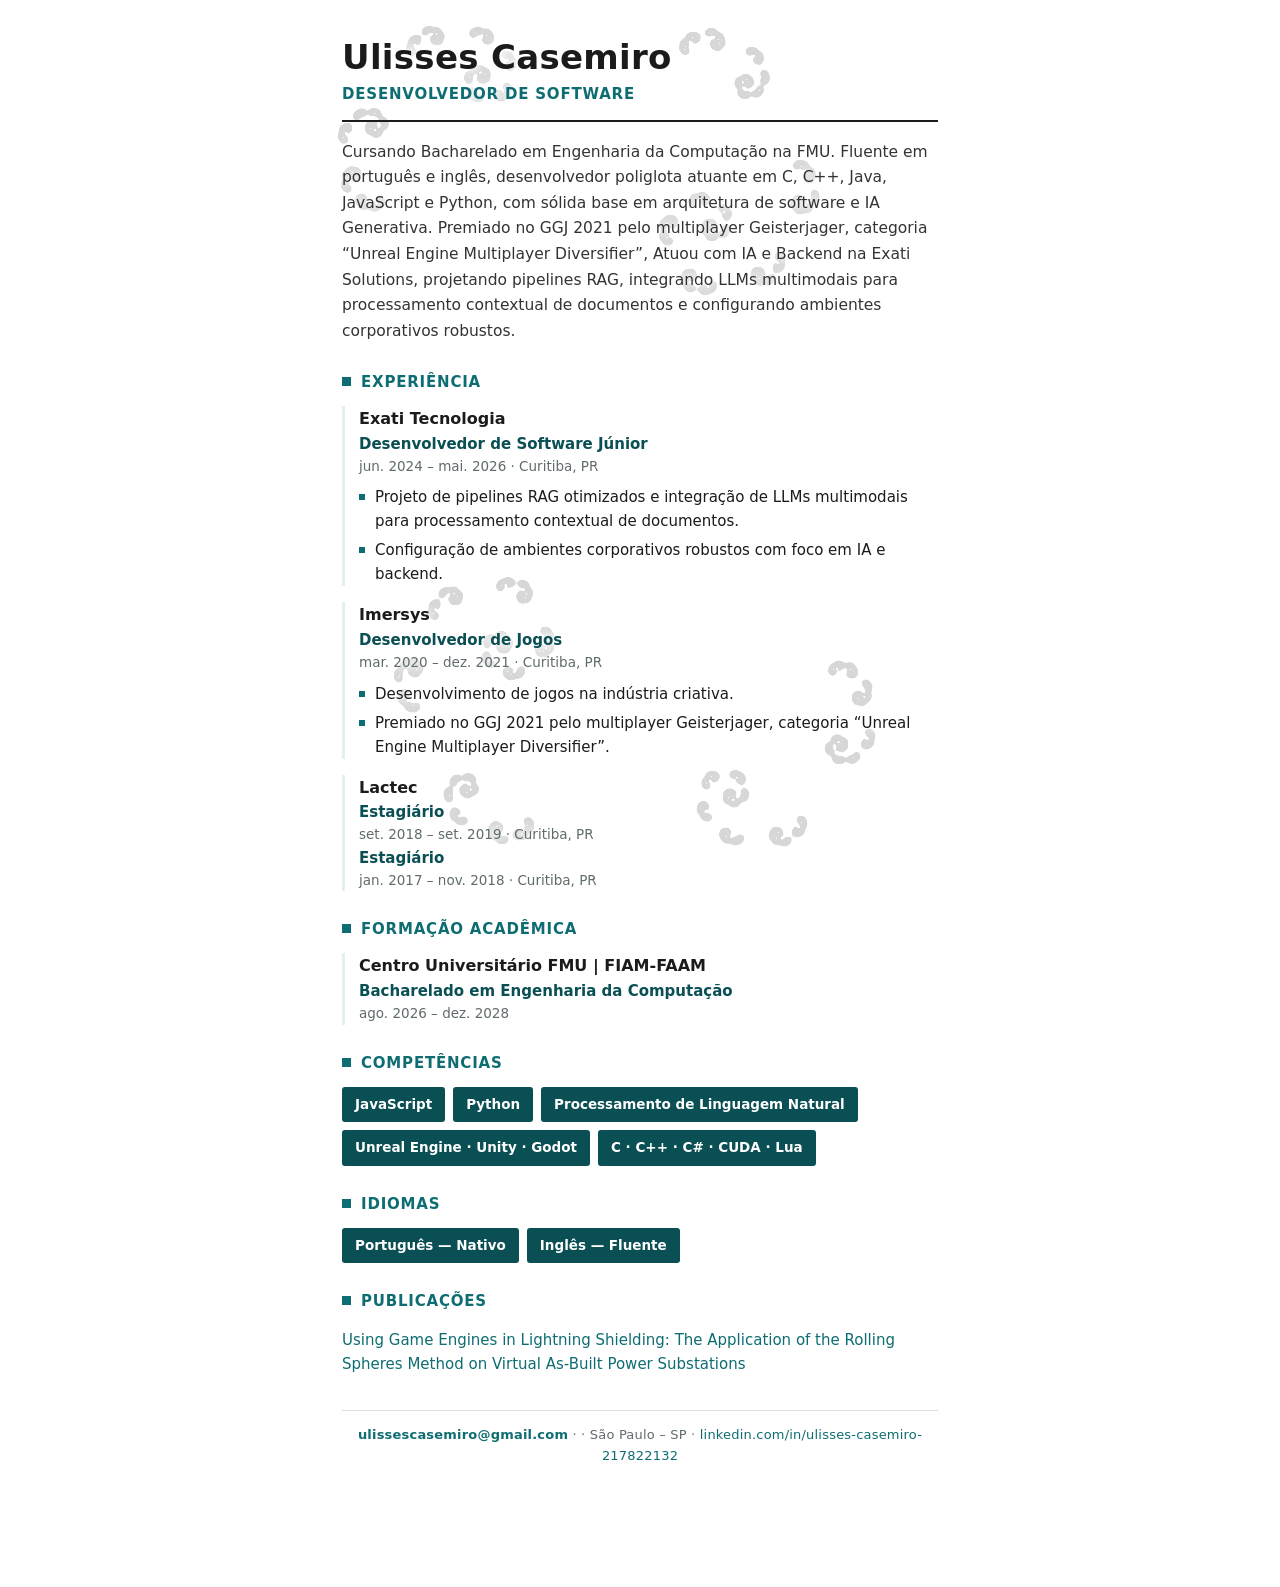
==== index.html @ ac12d85d "Remove sombra clara dos tiles (texto branco nítido sobre ciano)" ====
<!DOCTYPE html>
<html lang="pt-BR">
<head>
<meta charset="UTF-8">
<meta name="viewport" content="width=device-width, initial-scale=1.0">
<title>Ulisses Casemiro — Desenvolvedor de Software</title>
<style>
  :root {
    --accent: #0E6D72;
    --accent-dark: #0A4F53;
    --accent-soft: #E4F0F0;
    --ink: #1b1b1b;
    --muted: #5f6b6c;
  }
  * { box-sizing: border-box; }
  html { -webkit-text-size-adjust: 100%; }
  body {
    margin: 0;
    background: #fff;
    color: var(--ink);
    font-family: "Inter", system-ui, -apple-system, "Segoe UI", sans-serif;
    font-size: 15px;
    line-height: 1.6;
  }

  /* fractal de fundo, fixo, bem claro */
  #fx {
    position: fixed;
    inset: 0;
    width: 100%;
    height: 100%;
    z-index: 0;
    opacity: .16;
    pointer-events: none;
  }

  main {
    position: relative;
    z-index: 1;
    max-width: 640px;
    margin: 0 auto;
    padding: 40px 22px 120px;
  }

  /* sombra clara nas fontes pra não brigar com o fractal */
  main, main * {
    text-shadow: 0 0 7px #fff, 0 0 12px rgba(255, 255, 255, .9), 0 0 18px rgba(255, 255, 255, .8);
  }

  header { padding-bottom: 14px; border-bottom: 2px solid var(--ink); }
  h1 {
    margin: 0;
    font-size: 34px;
    font-weight: 600;
    letter-spacing: .3px;
    line-height: 1.05;
  }
  .role {
    margin-top: 6px;
    font-size: 15px;
    font-weight: 600;
    letter-spacing: .8px;
    text-transform: uppercase;
    color: var(--accent);
  }

  .intro {
    margin: 18px 0 0;
    font-size: 15.5px;
    line-height: 1.65;
    color: #333;
  }

  section { margin-top: 26px; }
  h2 {
    margin: 0 0 12px;
    font-size: 15px;
    font-weight: 700;
    letter-spacing: .8px;
    text-transform: uppercase;
    color: var(--accent);
  }
  h2::before {
    content: "";
    display: inline-block;
    width: 9px; height: 9px;
    background: var(--accent);
    margin-right: 10px;
    vertical-align: middle;
    position: relative; top: -1px;
  }

  .entry {
    border-left: 3px solid var(--accent-soft);
    padding-left: 14px;
    margin-bottom: 16px;
  }
  .entry:last-child { margin-bottom: 0; }
  .org { font-size: 16px; font-weight: 700; }
  .sub { color: var(--accent-dark); font-weight: 600; }
  .meta { color: var(--muted); font-size: 13.5px; }
  .meta + .meta { margin-top: 1px; }

  ul { margin: 8px 0 0; padding: 0; list-style: none; }
  li { position: relative; padding-left: 16px; margin-bottom: 5px; }
  li::before {
    content: "";
    position: absolute;
    left: 0; top: 9px;
    width: 6px; height: 6px;
    background: var(--accent);
  }

  .tiles { display: flex; flex-wrap: wrap; gap: 8px; }
  .tile {
    display: inline-block;
    font-size: 13.5px;
    font-weight: 600;
    color: #fff;
    background: var(--accent-dark);
    padding: 7px 13px;
    border-radius: 3px;
    text-shadow: none;
  }
  .tile.solid { background: var(--accent); color: #fff; }

  a { color: var(--accent); text-decoration: none; }
  a:active { text-decoration: underline; }

  footer {
    margin-top: 34px;
    padding-top: 14px;
    border-top: 1px solid #dcdcdc;
    text-align: center;
    font-size: 13px;
    color: var(--muted);
    letter-spacing: .2px;
  }
  footer .accent { color: var(--accent); font-weight: 600; }

  .hint {
    position: fixed;
    left: 50%;
    bottom: 14px;
    transform: translateX(-50%);
    z-index: 2;
    font-size: 12px;
    color: var(--muted);
    background: rgba(255,255,255,.7);
    padding: 6px 12px;
    border-radius: 999px;
    transition: opacity .4s ease;
  }
</style>
</head>
<body>

<canvas id="fx"></canvas>

<main>
  <header>
    <h1>Ulisses Casemiro</h1>
    <div class="role">Desenvolvedor de Software</div>
  </header>

  <p class="intro">Cursando Bacharelado em Engenharia da Computação na FMU. Fluente em português e inglês, desenvolvedor poliglota atuante em C, C++, Java, JavaScript e Python, com sólida base em arquitetura de software e IA Generativa. Premiado no GGJ 2021 pelo multiplayer Geisterjager, categoria &ldquo;Unreal Engine Multiplayer Diversifier&rdquo;, Atuou com IA e Backend na Exati Solutions, projetando pipelines RAG, integrando LLMs multimodais para processamento contextual de documentos e configurando ambientes corporativos robustos.</p>

  <section>
    <h2>Experiência</h2>

    <div class="entry">
      <div class="org">Exati Tecnologia</div>
      <div class="sub">Desenvolvedor de Software Júnior</div>
      <div class="meta">jun. 2024 – mai. 2026 · Curitiba, PR</div>
      <ul>
        <li>Projeto de pipelines RAG otimizados e integração de LLMs multimodais para processamento contextual de documentos.</li>
        <li>Configuração de ambientes corporativos robustos com foco em IA e backend.</li>
      </ul>
    </div>

    <div class="entry">
      <div class="org">Imersys</div>
      <div class="sub">Desenvolvedor de Jogos</div>
      <div class="meta">mar. 2020 – dez. 2021 · Curitiba, PR</div>
      <ul>
        <li>Desenvolvimento de jogos na indústria criativa.</li>
        <li>Premiado no GGJ 2021 pelo multiplayer Geisterjager, categoria &ldquo;Unreal Engine Multiplayer Diversifier&rdquo;.</li>
      </ul>
    </div>

    <div class="entry">
      <div class="org">Lactec</div>
      <div class="sub">Estagiário</div>
      <div class="meta">set. 2018 – set. 2019 · Curitiba, PR</div>
      <div class="sub">Estagiário</div>
      <div class="meta">jan. 2017 – nov. 2018 · Curitiba, PR</div>
    </div>
  </section>

  <section>
    <h2>Formação Acadêmica</h2>
    <div class="entry">
      <div class="org">Centro Universitário FMU | FIAM-FAAM</div>
      <div class="sub">Bacharelado em Engenharia da Computação</div>
      <div class="meta">ago. 2026 – dez. 2028</div>
    </div>
  </section>

  <section>
    <h2>Competências</h2>
    <div class="tiles">
      <span class="tile">JavaScript</span>
      <span class="tile">Python</span>
      <span class="tile">Processamento de Linguagem Natural</span>
      <span class="tile">Unreal Engine · Unity · Godot</span>
      <span class="tile">C · C++ · C# · CUDA · Lua</span>
    </div>
  </section>

  <section>
    <h2>Idiomas</h2>
    <div class="tiles">
      <span class="tile">Português — Nativo</span>
      <span class="tile">Inglês — Fluente</span>
    </div>
  </section>

  <section>
    <h2>Publicações</h2>
    <p><a href="https://www.academia.edu/88631758/Using_Game_Engines_In_Lightning_Shielding_The_Application_Of_The_Rolling_Spheres_Method_On_Virtual_As_Built_Power_Substations?auto=download">Using Game Engines in Lightning Shielding: The Application of the Rolling Spheres Method on Virtual As-Built Power Substations</a></p>
  </section>

  <footer>
    <span class="accent">ulissescasemiro@gmail.com</span> ·  · São Paulo – SP · <a href="https://www.linkedin.com/in/ulisses-casemiro-217822132">linkedin.com/in/ulisses-casemiro-217822132</a>
  </footer>
</main>

<div class="hint" id="hint">role para animar o Julia ↓</div>

<script>
/* ============ estado base (do seu print) ============ */
const BASE = {
  zoom: 0.369, panX: 0.10337, panY: -0.03367, angle: -0.08,
  cRe: 0.50274, cIm: 0.47987, lineH: 4.0, maxIter: 40.0
};
const SPAN = 0.6;               // intervalo (radianos) que o c gira conforme você rola
const BASE_THETA = Math.atan2(BASE.cIm, BASE.cRe);
const BASE_R = Math.hypot(BASE.cRe, BASE.cIm);

let canvas = document.getElementById('fx');
let gl, program, ctx2d, renderer = 'none';
let progress = 0.5;

/* ============ shader (estimador de distância, só o contorno) ============ */
const VS = `attribute vec4 position; void main(){ gl_Position = position; }`;

const FS = `precision highp float;
uniform vec2 resolution;
uniform float zoom;
uniform vec2 pan;
uniform float angle;
uniform vec2 c;
uniform float lineH;
uniform float maxIter;
const float MAXI = 400.0;
vec2 cmul(vec2 a, vec2 b){ return vec2(a.x*b.x - a.y*b.y, a.x*b.y + a.y*b.x); }
void main(){
  vec2 res = resolution;
  float m = min(res.x, res.y);
  vec2 uv = (gl_FragCoord.xy - 0.5*res)/m;
  float s = sin(angle), co = cos(angle);
  uv = mat2(co,-s,s,co)*uv;
  uv = uv/zoom + pan;
  float pw = 1.0/(m*zoom);
  vec2 z = uv; vec2 dz = vec2(1.0,0.0); float escaped = 0.0;
  for(float i=0.0;i<MAXI;i++){
    dz = 2.0*cmul(z,dz);
    z = cmul(z,z) + c;
    if(dot(z,z) > 256.0){ escaped = 1.0; break; }
    if(i >= maxIter) break;
  }
  float ink = 0.0;
  if(escaped > 0.5){
    float mm = sqrt(dot(z,z));
    float d = mm*log(mm)/max(length(dz),1e-9);
    float eps = pw*max(0.4,lineH);
    ink = 1.0 - smoothstep(eps, eps+pw, d);
  }
  gl_FragColor = vec4(vec3(1.0 - ink), 1.0);
}`;

function compile(type, src){
  const sh = gl.createShader(type);
  gl.shaderSource(sh, src); gl.compileShader(sh);
  if(!gl.getShaderParameter(sh, gl.COMPILE_STATUS)){ console.error(gl.getShaderInfoLog(sh)); return null; }
  return sh;
}

function initGL(){
  gl = canvas.getContext('webgl', {antialias:true}) || canvas.getContext('experimental-webgl');
  if(gl){
    const vs = compile(gl.VERTEX_SHADER, VS), fs = compile(gl.FRAGMENT_SHADER, FS);
    if(vs && fs){
      program = gl.createProgram();
      gl.attachShader(program, vs); gl.attachShader(program, fs); gl.linkProgram(program);
      if(gl.getProgramParameter(program, gl.LINK_STATUS)){
        const buf = gl.createBuffer();
        gl.bindBuffer(gl.ARRAY_BUFFER, buf);
        gl.bufferData(gl.ARRAY_BUFFER, new Float32Array([-1,-1,1,-1,-1,1,1,1]), gl.STATIC_DRAW);
        const loc = gl.getAttribLocation(program, 'position');
        gl.enableVertexAttribArray(loc);
        gl.vertexAttribPointer(loc, 2, gl.FLOAT, false, 0, 0);
        renderer = 'webgl';
        return;
      }
    }
    gl = null;
  }
  // fallback 2D
  const nc = canvas.cloneNode(false);
  canvas.parentNode.replaceChild(nc, canvas);
  canvas = nc;
  ctx2d = canvas.getContext('2d');
  renderer = ctx2d ? '2d' : 'none';
}

function resize(){
  const dpr = Math.min(window.devicePixelRatio || 1, 2);
  canvas.width = Math.floor(window.innerWidth * dpr);
  canvas.height = Math.floor(window.innerHeight * dpr);
  canvas.style.width = window.innerWidth + 'px';
  canvas.style.height = window.innerHeight + 'px';
  if(renderer === 'webgl') gl.viewport(0,0,canvas.width,canvas.height);
  else dirty = true;
}

/* 2D fallback (mesma matemática) */
let dirty = true;
function escDist2D(wx, wy, cx, cy, maxIter){
  let zx = wx, zy = wy, dzx = 1, dzy = 0;
  const mi = Math.min(maxIter, 400);
  for(let k=0;k<mi;k++){
    const ndzx = 2*(zx*dzx - zy*dzy), ndzy = 2*(zx*dzy + zy*dzx);
    dzx = ndzx; dzy = ndzy;
    const nx = zx*zx - zy*zy + cx, ny = 2*zx*zy + cy;
    zx = nx; zy = ny;
    const r2 = zx*zx + zy*zy;
    if(r2 > 256){
      const mm = Math.sqrt(r2);
      return mm*Math.log(mm)/Math.max(Math.hypot(dzx,dzy),1e-9);
    }
  }
  return -1;
}
function render2D(cx, cy){
  const scale = 0.5;
  const W = Math.max(2, Math.round(canvas.width*scale));
  const H = Math.max(2, Math.round(canvas.height*scale));
  const off = document.createElement('canvas'); off.width = W; off.height = H;
  const octx = off.getContext('2d');
  const img = octx.createImageData(W, H);
  const data = img.data;
  const m = Math.min(W, H), zoom = BASE.zoom * (W / (canvas.width)); // mantém enquadramento
  const zoomW = BASE.zoom * (canvas.width / m); // world zoom relativo
  const sA = Math.sin(BASE.angle), cA = Math.cos(BASE.angle);
  const pw = 1/(m*BASE.zoom);
  const eps = pw*Math.max(0.4, BASE.lineH);
  const smooth = (a,b,x)=>{ const t=Math.max(0,Math.min(1,(x-a)/(b-a))); return t*t*(3-2*t); };
  for(let y=0;y<H;y++){
    const idy = (H/2 - (y+0.5))/m;
    for(let x=0;x<W;x++){
      const idx = (x+0.5 - W/2)/m;
      const ux = cA*idx - sA*idy, uy = sA*idx + cA*idy;
      const wx = ux/BASE.zoom + BASE.panX, wy = uy/BASE.zoom + BASE.panY;
      const d = escDist2D(wx, wy, cx, cy, BASE.maxIter);
      let ink = 0;
      if(d >= 0) ink = 1 - smooth(eps, eps+pw, d);
      const v = Math.round(255*(1-Math.max(0,Math.min(1,ink))));
      const o = (y*W+x)*4;
      data[o]=v; data[o+1]=v; data[o+2]=v; data[o+3]=255;
    }
  }
  octx.putImageData(img,0,0);
  ctx2d.clearRect(0,0,canvas.width,canvas.height);
  ctx2d.imageSmoothingEnabled = true;
  ctx2d.drawImage(off,0,0,canvas.width,canvas.height);
  dirty = false;
}

function draw(){
  const th = BASE_THETA + (progress - 0.5) * SPAN;
  const cx = BASE_R*Math.cos(th), cy = BASE_R*Math.sin(th);
  if(renderer === 'webgl'){
    gl.useProgram(program);
    const u = (n)=>gl.getUniformLocation(program,n);
    gl.uniform2f(u('resolution'), canvas.width, canvas.height);
    gl.uniform1f(u('zoom'), BASE.zoom);
    gl.uniform2f(u('pan'), BASE.panX, BASE.panY);
    gl.uniform1f(u('angle'), BASE.angle);
    gl.uniform2f(u('c'), cx, cy);
    gl.uniform1f(u('lineH'), BASE.lineH);
    gl.uniform1f(u('maxIter'), BASE.maxIter);
    gl.drawArrays(gl.TRIANGLE_STRIP, 0, 4);
  } else if(renderer === '2d' && dirty){
    render2D(cx, cy);
  }
}

function updateProgress(){
  const max = document.documentElement.scrollHeight - window.innerHeight;
  progress = max > 4 ? Math.min(1, Math.max(0, window.scrollY/max)) : 0.5;
  if(renderer === '2d') dirty = true;
  const h = document.getElementById('hint');
  if(h && window.scrollY > 40) h.style.opacity = '0';
}

function loop(){ draw(); requestAnimationFrame(loop); }

window.addEventListener('scroll', updateProgress, {passive:true});
window.addEventListener('resize', () => { resize(); updateProgress(); });
window.addEventListener('load', () => {
  initGL(); resize(); updateProgress(); loop();
});
</script>
</body>
</html>
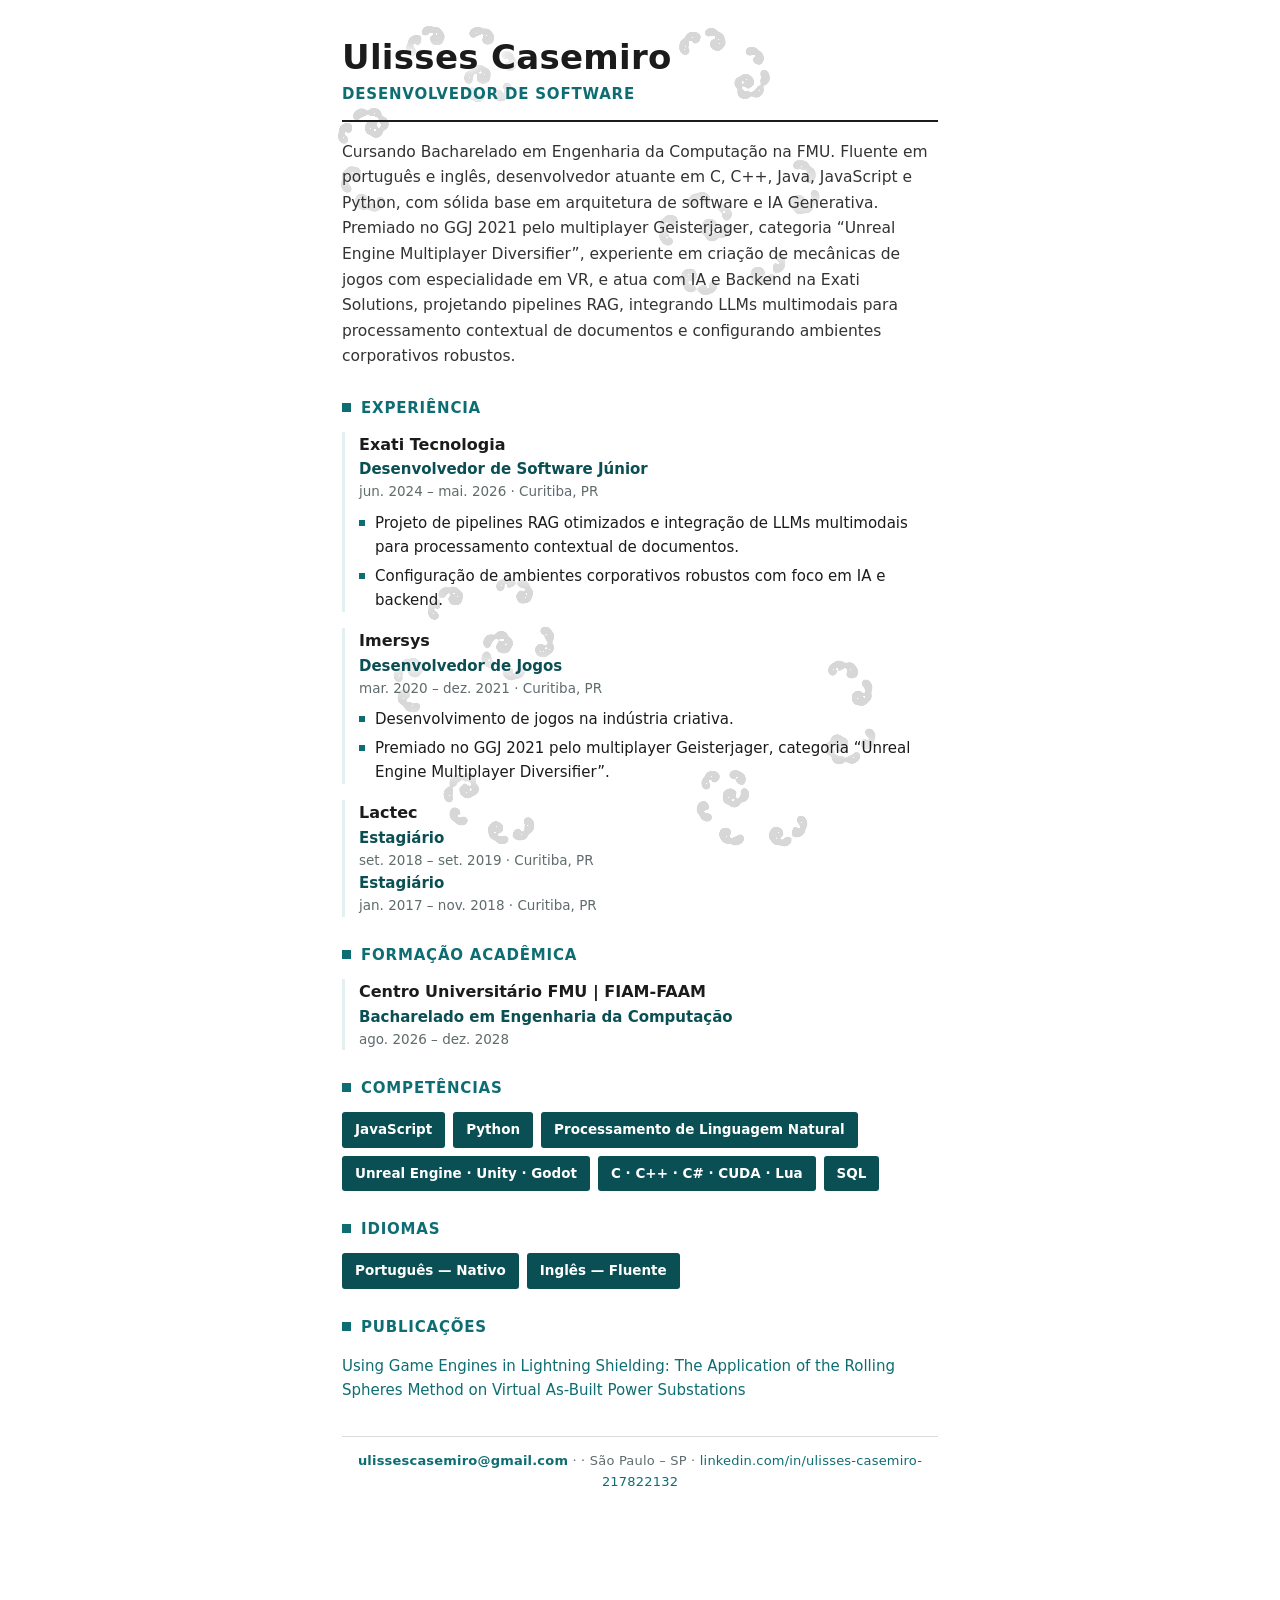
==== commit 618cca79: "Texto do resumo atualizado e SQL nas competências; link no README" ====
--- a/index.html
+++ b/index.html
@@ -163,7 +163,7 @@
     <div class="role">Desenvolvedor de Software</div>
   </header>
 
-  <p class="intro">Cursando Bacharelado em Engenharia da Computação na FMU. Fluente em português e inglês, desenvolvedor poliglota atuante em C, C++, Java, JavaScript e Python, com sólida base em arquitetura de software e IA Generativa. Premiado no GGJ 2021 pelo multiplayer Geisterjager, categoria &ldquo;Unreal Engine Multiplayer Diversifier&rdquo;, Atuou com IA e Backend na Exati Solutions, projetando pipelines RAG, integrando LLMs multimodais para processamento contextual de documentos e configurando ambientes corporativos robustos.</p>
+  <p class="intro">Cursando Bacharelado em Engenharia da Computação na FMU. Fluente em português e inglês, desenvolvedor atuante em C, C++, Java, JavaScript e Python, com sólida base em arquitetura de software e IA Generativa. Premiado no GGJ 2021 pelo multiplayer Geisterjager, categoria &ldquo;Unreal Engine Multiplayer Diversifier&rdquo;, experiente em criação de mecânicas de jogos com especialidade em VR, e atua com IA e Backend na Exati Solutions, projetando pipelines RAG, integrando LLMs multimodais para processamento contextual de documentos e configurando ambientes corporativos robustos.</p>
 
   <section>
     <h2>Experiência</h2>
@@ -214,6 +214,7 @@
       <span class="tile">Processamento de Linguagem Natural</span>
       <span class="tile">Unreal Engine · Unity · Godot</span>
       <span class="tile">C · C++ · C# · CUDA · Lua</span>
+      <span class="tile">SQL</span>
     </div>
   </section>
 
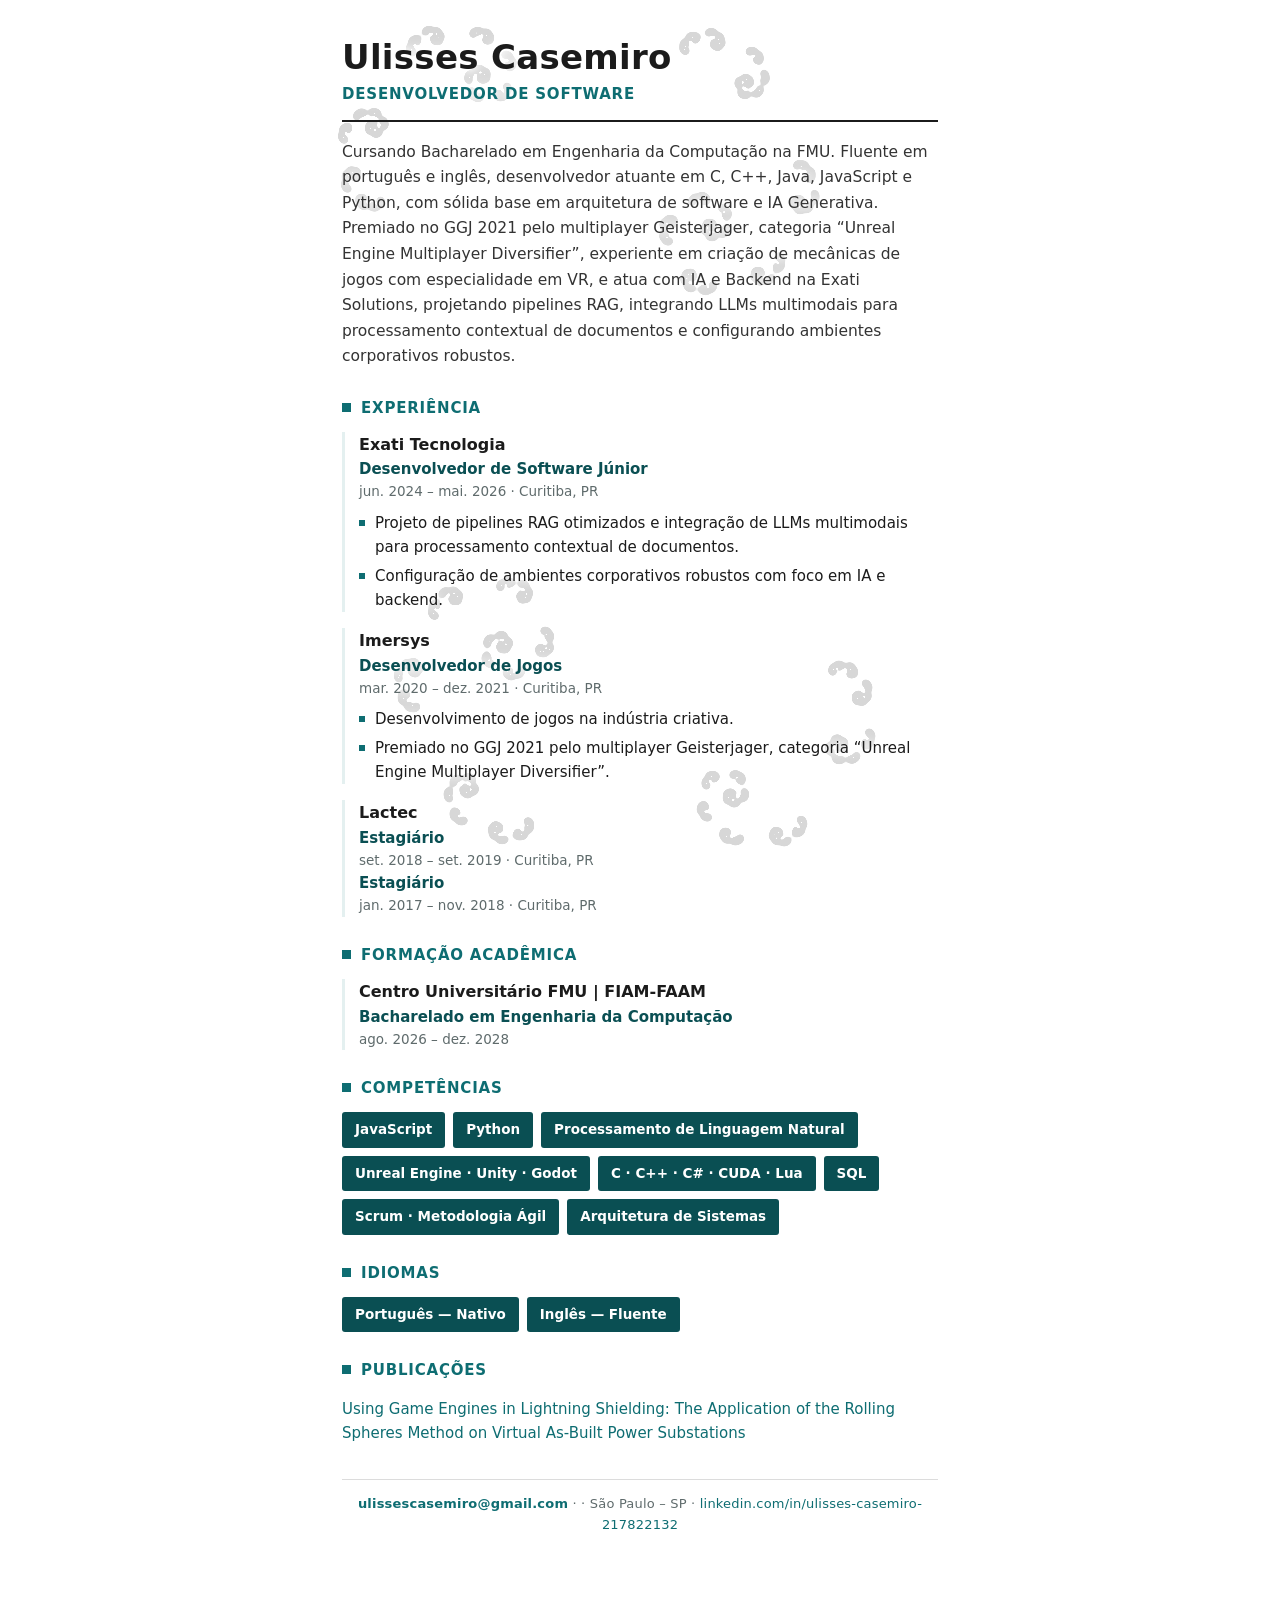
==== commit 43768ffd: "Competências: Scrum/Metodologia Ágil e Arquitetura de Sistemas" ====
--- a/index.html
+++ b/index.html
@@ -215,6 +215,8 @@
       <span class="tile">Unreal Engine · Unity · Godot</span>
       <span class="tile">C · C++ · C# · CUDA · Lua</span>
       <span class="tile">SQL</span>
+      <span class="tile">Scrum · Metodologia Ágil</span>
+      <span class="tile">Arquitetura de Sistemas</span>
     </div>
   </section>
 
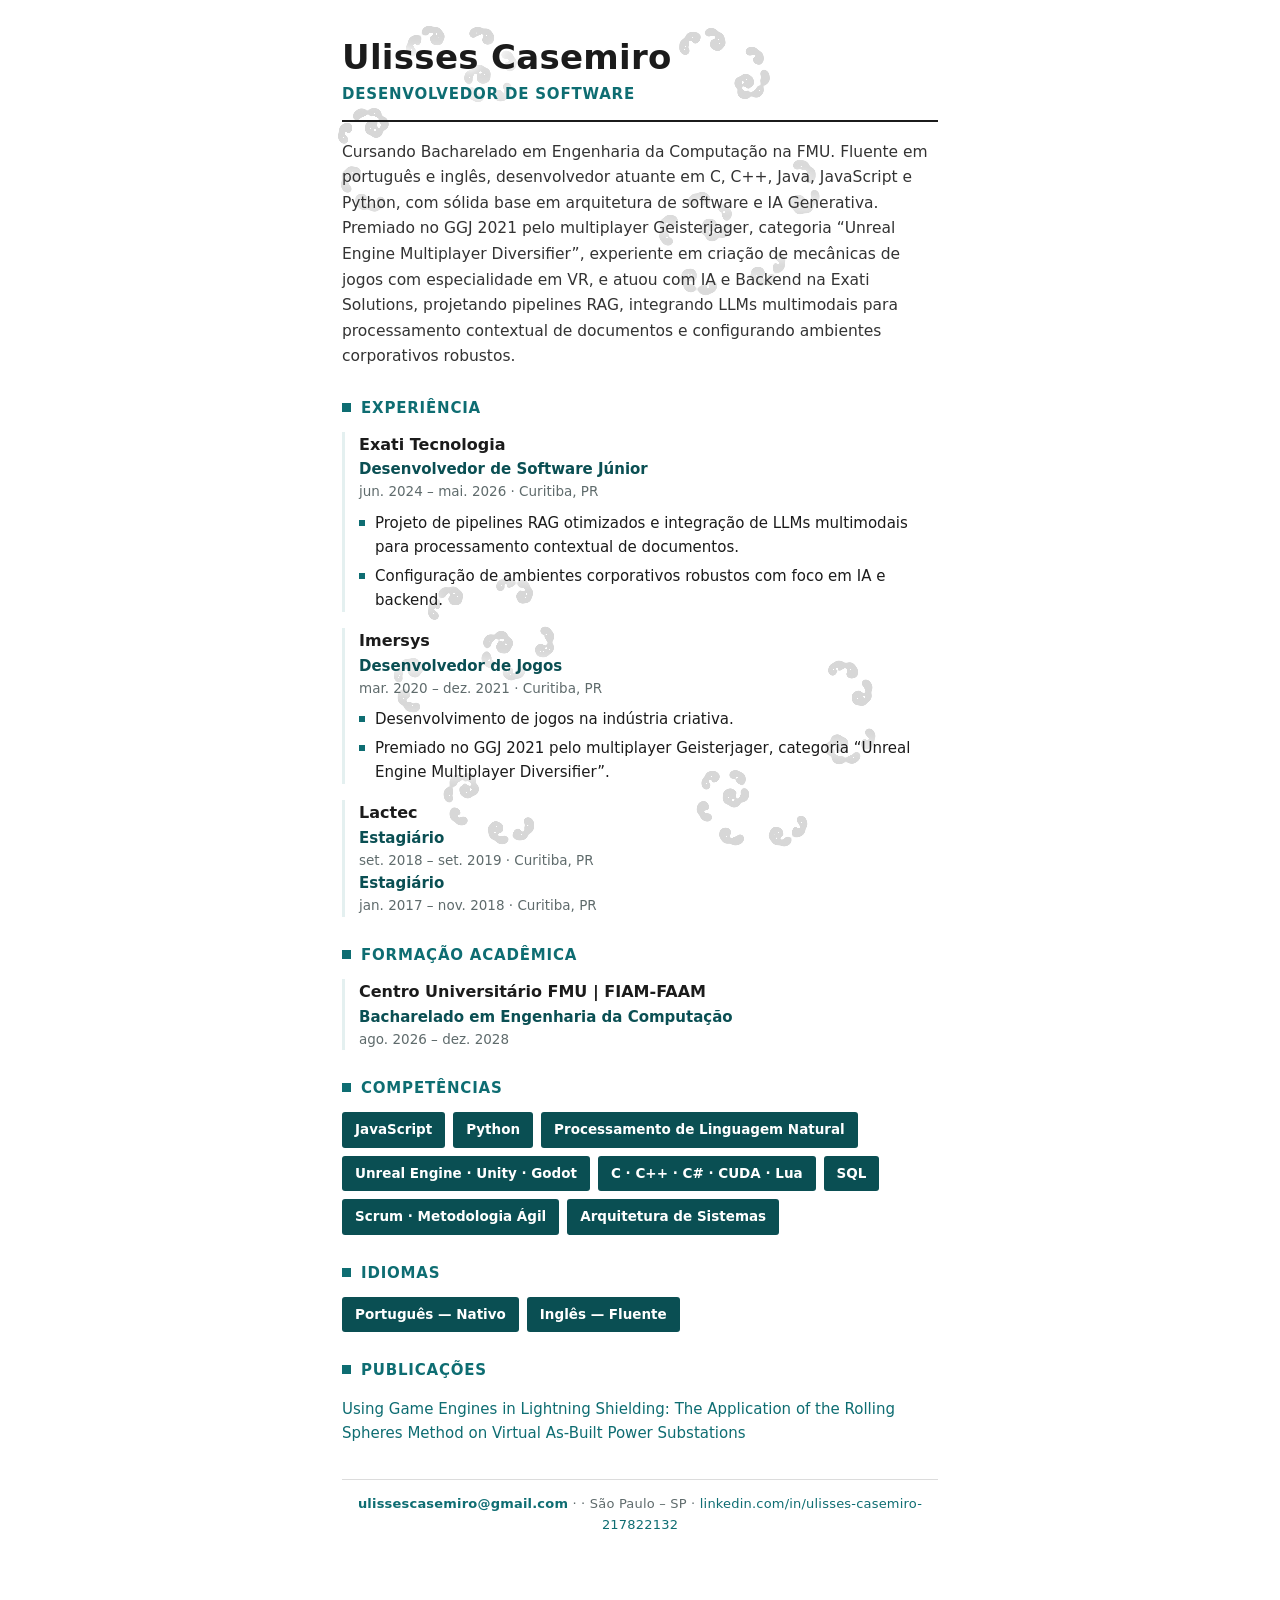
==== commit b480faec: "Resumo: Exati no passado (atuou)" ====
--- a/index.html
+++ b/index.html
@@ -163,7 +163,7 @@
     <div class="role">Desenvolvedor de Software</div>
   </header>
 
-  <p class="intro">Cursando Bacharelado em Engenharia da Computação na FMU. Fluente em português e inglês, desenvolvedor atuante em C, C++, Java, JavaScript e Python, com sólida base em arquitetura de software e IA Generativa. Premiado no GGJ 2021 pelo multiplayer Geisterjager, categoria &ldquo;Unreal Engine Multiplayer Diversifier&rdquo;, experiente em criação de mecânicas de jogos com especialidade em VR, e atua com IA e Backend na Exati Solutions, projetando pipelines RAG, integrando LLMs multimodais para processamento contextual de documentos e configurando ambientes corporativos robustos.</p>
+  <p class="intro">Cursando Bacharelado em Engenharia da Computação na FMU. Fluente em português e inglês, desenvolvedor atuante em C, C++, Java, JavaScript e Python, com sólida base em arquitetura de software e IA Generativa. Premiado no GGJ 2021 pelo multiplayer Geisterjager, categoria &ldquo;Unreal Engine Multiplayer Diversifier&rdquo;, experiente em criação de mecânicas de jogos com especialidade em VR, e atuou com IA e Backend na Exati Solutions, projetando pipelines RAG, integrando LLMs multimodais para processamento contextual de documentos e configurando ambientes corporativos robustos.</p>
 
   <section>
     <h2>Experiência</h2>
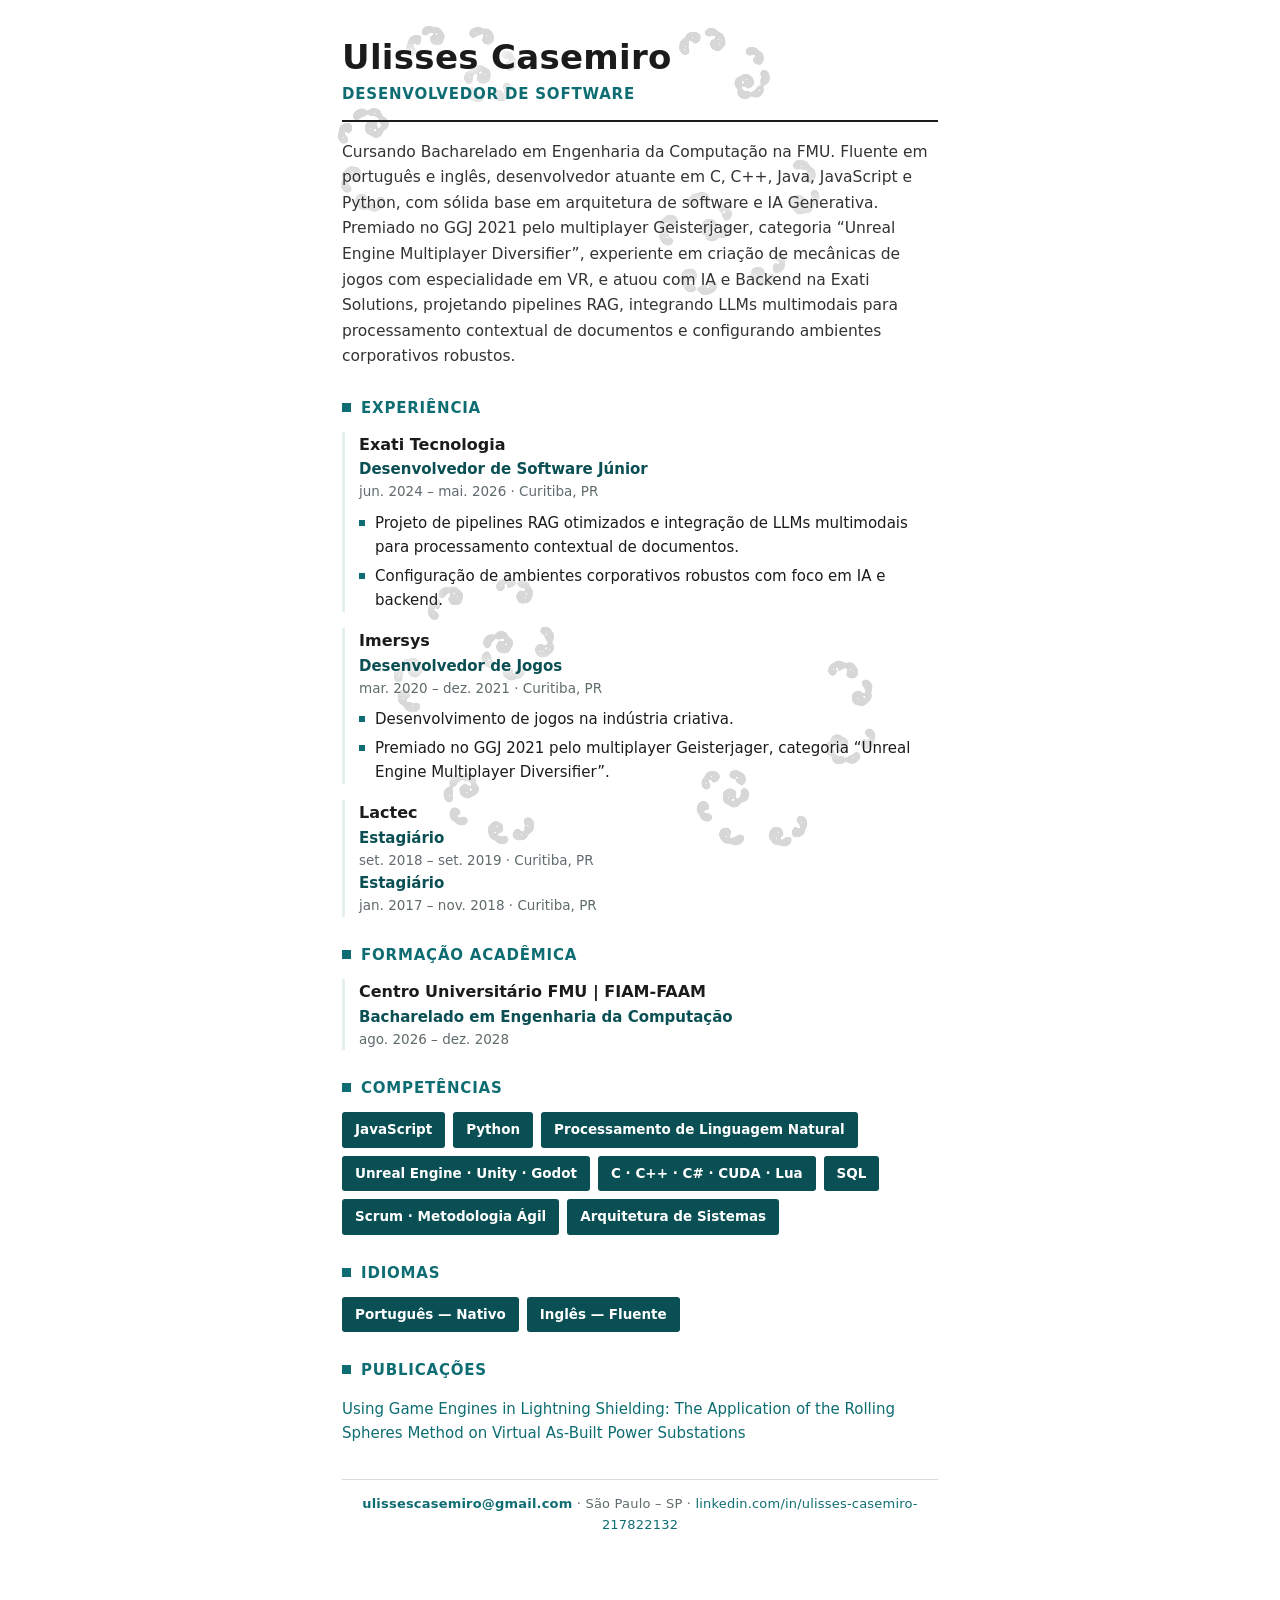
==== commit d82d6918: "Remove telefone do rodapé" ====
--- a/index.html
+++ b/index.html
@@ -234,7 +234,7 @@
   </section>
 
   <footer>
-    <span class="accent">ulissescasemiro@gmail.com</span> ·  · São Paulo – SP · <a href="https://www.linkedin.com/in/ulisses-casemiro-217822132">linkedin.com/in/ulisses-casemiro-217822132</a>
+    <span class="accent">ulissescasemiro@gmail.com</span> · São Paulo – SP · <a href="https://www.linkedin.com/in/ulisses-casemiro-217822132">linkedin.com/in/ulisses-casemiro-217822132</a>
   </footer>
 </main>
 
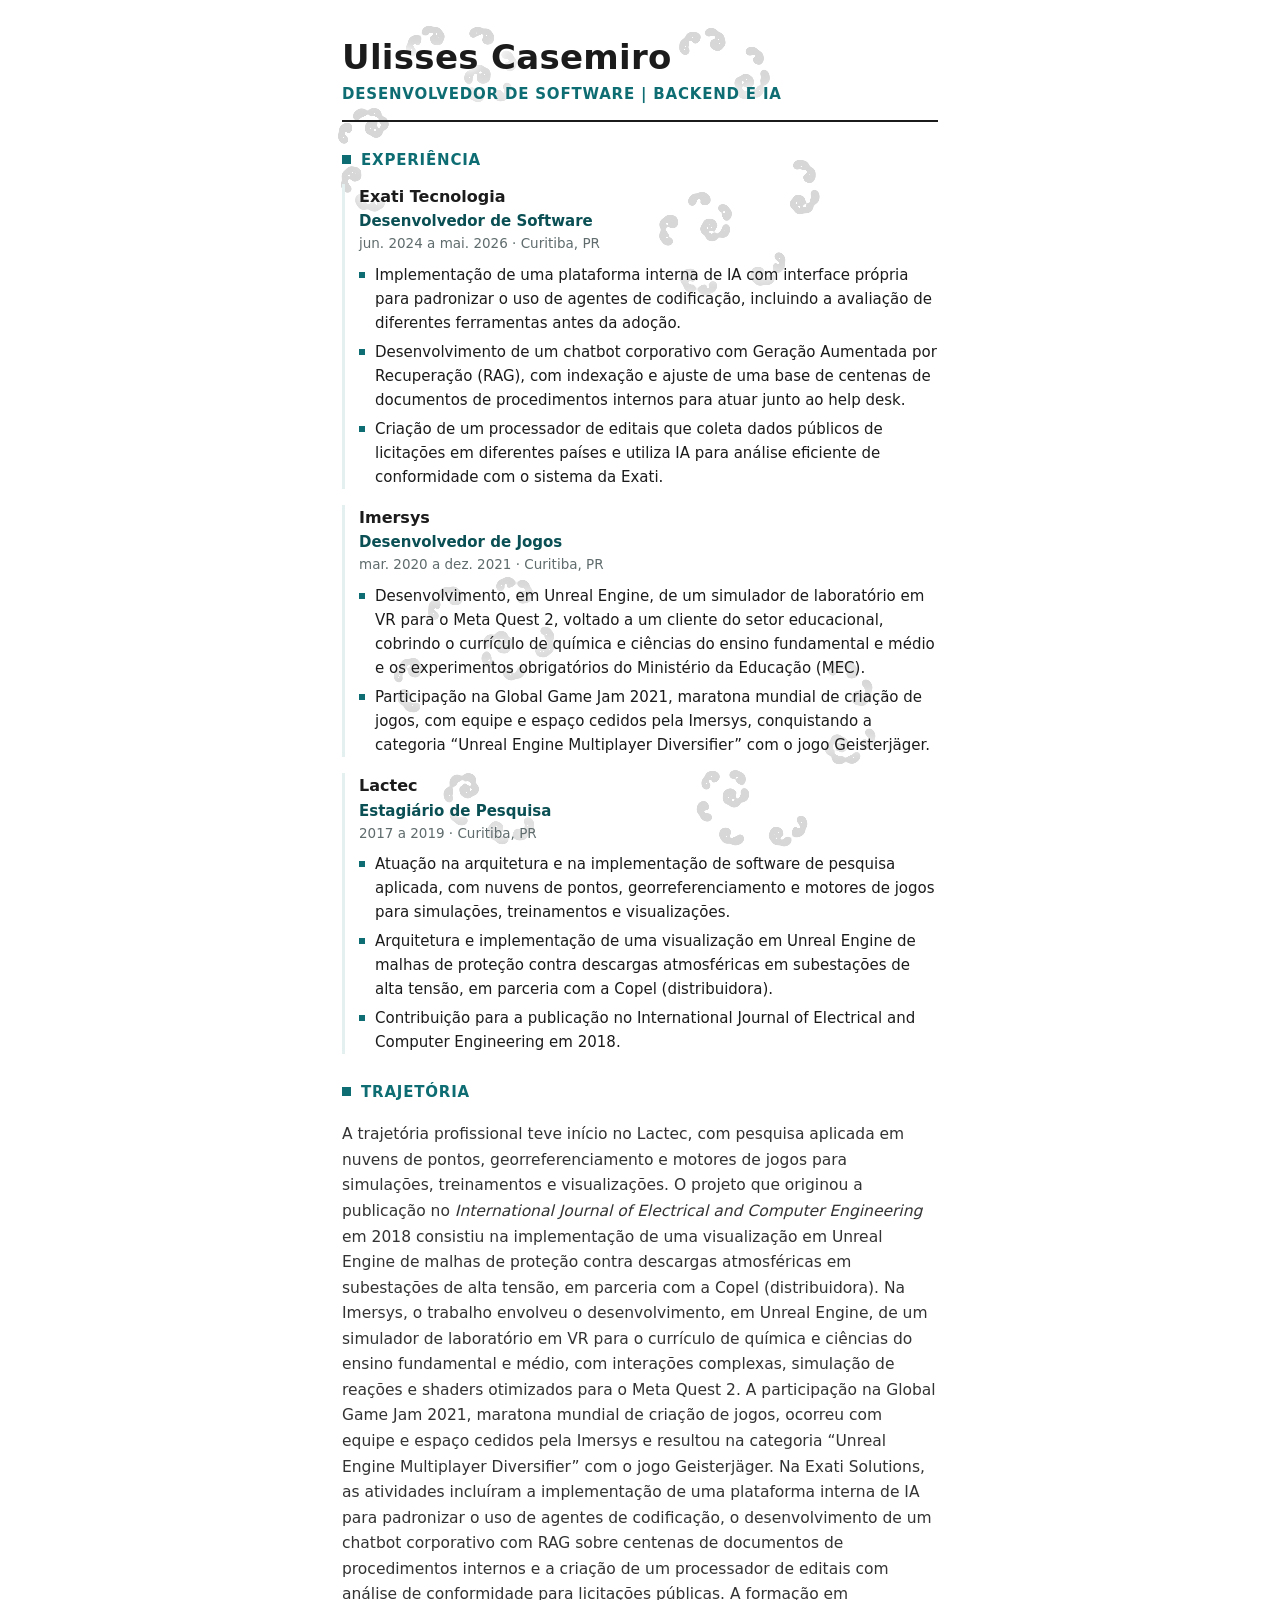
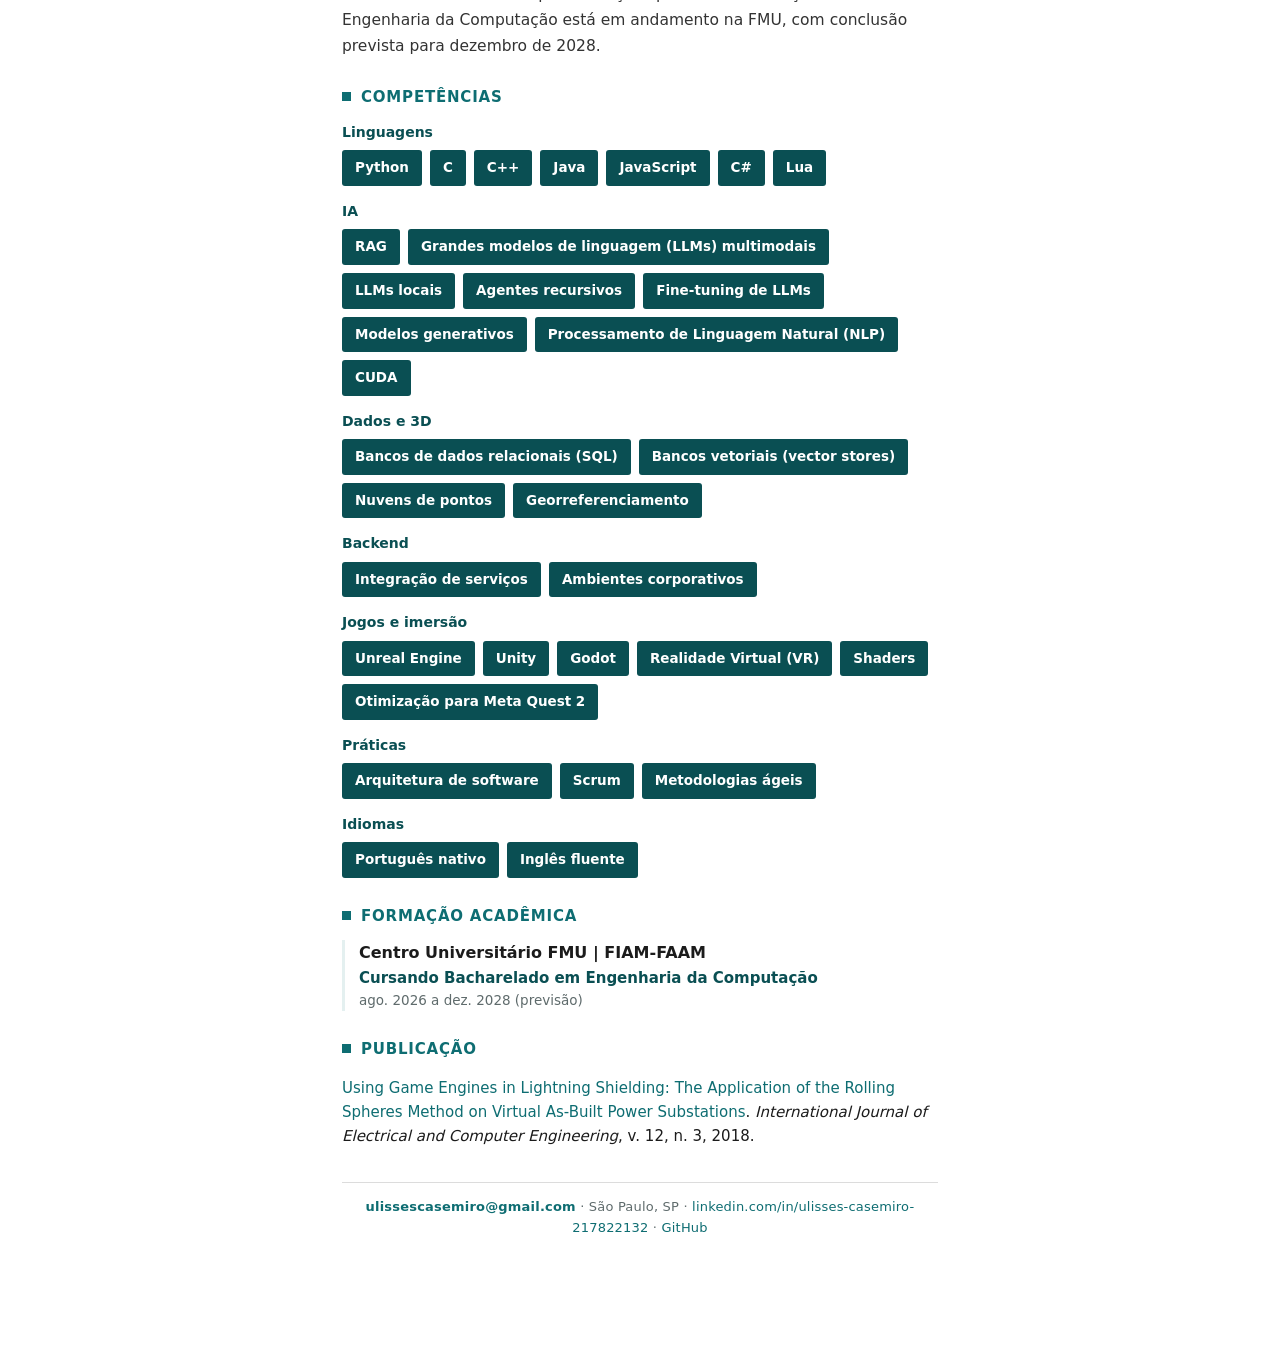
==== commit 4a6c9cce: "Reescreve currículo em estilo impessoal, adiciona Trajetória e GitHub" ====
--- a/index.html
+++ b/index.html
@@ -3,7 +3,7 @@
 <head>
 <meta charset="UTF-8">
 <meta name="viewport" content="width=device-width, initial-scale=1.0">
-<title>Ulisses Casemiro — Desenvolvedor de Software</title>
+<title>Ulisses Casemiro | Desenvolvedor de Software | Backend e IA</title>
 <style>
   :root {
     --accent: #0E6D72;
@@ -123,6 +123,10 @@
     text-shadow: none;
   }
   .tile.solid { background: var(--accent); color: #fff; }
+
+  .skill-group { margin-bottom: 14px; }
+  .skill-label { font-weight: 700; color: var(--accent-dark); font-size: 14px; margin: 0 0 7px; }
+  .skill-group .tiles { margin-top: 0; }
 
   a { color: var(--accent); text-decoration: none; }
   a:active { text-decoration: underline; }
@@ -160,40 +164,118 @@
 <main>
   <header>
     <h1>Ulisses Casemiro</h1>
-    <div class="role">Desenvolvedor de Software</div>
+    <div class="role">Desenvolvedor de Software | Backend e IA</div>
   </header>
-
-  <p class="intro">Cursando Bacharelado em Engenharia da Computação na FMU. Fluente em português e inglês, desenvolvedor atuante em C, C++, Java, JavaScript e Python, com sólida base em arquitetura de software e IA Generativa. Premiado no GGJ 2021 pelo multiplayer Geisterjager, categoria &ldquo;Unreal Engine Multiplayer Diversifier&rdquo;, experiente em criação de mecânicas de jogos com especialidade em VR, e atuou com IA e Backend na Exati Solutions, projetando pipelines RAG, integrando LLMs multimodais para processamento contextual de documentos e configurando ambientes corporativos robustos.</p>
 
   <section>
     <h2>Experiência</h2>
 
     <div class="entry">
       <div class="org">Exati Tecnologia</div>
-      <div class="sub">Desenvolvedor de Software Júnior</div>
-      <div class="meta">jun. 2024 – mai. 2026 · Curitiba, PR</div>
+      <div class="sub">Desenvolvedor de Software</div>
+      <div class="meta">jun. 2024 a mai. 2026 · Curitiba, PR</div>
       <ul>
-        <li>Projeto de pipelines RAG otimizados e integração de LLMs multimodais para processamento contextual de documentos.</li>
-        <li>Configuração de ambientes corporativos robustos com foco em IA e backend.</li>
+        <li>Implementação de uma plataforma interna de IA com interface própria para padronizar o uso de agentes de codificação, incluindo a avaliação de diferentes ferramentas antes da adoção.</li>
+        <li>Desenvolvimento de um chatbot corporativo com Geração Aumentada por Recuperação (RAG), com indexação e ajuste de uma base de centenas de documentos de procedimentos internos para atuar junto ao help desk.</li>
+        <li>Criação de um processador de editais que coleta dados públicos de licitações em diferentes países e utiliza IA para análise eficiente de conformidade com o sistema da Exati.</li>
       </ul>
     </div>
 
     <div class="entry">
       <div class="org">Imersys</div>
       <div class="sub">Desenvolvedor de Jogos</div>
-      <div class="meta">mar. 2020 – dez. 2021 · Curitiba, PR</div>
+      <div class="meta">mar. 2020 a dez. 2021 · Curitiba, PR</div>
       <ul>
-        <li>Desenvolvimento de jogos na indústria criativa.</li>
-        <li>Premiado no GGJ 2021 pelo multiplayer Geisterjager, categoria &ldquo;Unreal Engine Multiplayer Diversifier&rdquo;.</li>
+        <li>Desenvolvimento, em Unreal Engine, de um simulador de laboratório em VR para o Meta Quest 2, voltado a um cliente do setor educacional, cobrindo o currículo de química e ciências do ensino fundamental e médio e os experimentos obrigatórios do Ministério da Educação (MEC).</li>
+        <li>Participação na Global Game Jam 2021, maratona mundial de criação de jogos, com equipe e espaço cedidos pela Imersys, conquistando a categoria &ldquo;Unreal Engine Multiplayer Diversifier&rdquo; com o jogo Geisterjäger.</li>
       </ul>
     </div>
 
     <div class="entry">
       <div class="org">Lactec</div>
-      <div class="sub">Estagiário</div>
-      <div class="meta">set. 2018 – set. 2019 · Curitiba, PR</div>
-      <div class="sub">Estagiário</div>
-      <div class="meta">jan. 2017 – nov. 2018 · Curitiba, PR</div>
+      <div class="sub">Estagiário de Pesquisa</div>
+      <div class="meta">2017 a 2019 · Curitiba, PR</div>
+      <ul>
+        <li>Atuação na arquitetura e na implementação de software de pesquisa aplicada, com nuvens de pontos, georreferenciamento e motores de jogos para simulações, treinamentos e visualizações.</li>
+        <li>Arquitetura e implementação de uma visualização em Unreal Engine de malhas de proteção contra descargas atmosféricas em subestações de alta tensão, em parceria com a Copel (distribuidora).</li>
+        <li>Contribuição para a publicação no International Journal of Electrical and Computer Engineering em 2018.</li>
+      </ul>
+    </div>
+  </section>
+
+  <section>
+    <h2>Trajetória</h2>
+    <p class="intro">A trajetória profissional teve início no Lactec, com pesquisa aplicada em nuvens de pontos, georreferenciamento e motores de jogos para simulações, treinamentos e visualizações. O projeto que originou a publicação no <em>International Journal of Electrical and Computer Engineering</em> em 2018 consistiu na implementação de uma visualização em Unreal Engine de malhas de proteção contra descargas atmosféricas em subestações de alta tensão, em parceria com a Copel (distribuidora). Na Imersys, o trabalho envolveu o desenvolvimento, em Unreal Engine, de um simulador de laboratório em VR para o currículo de química e ciências do ensino fundamental e médio, com interações complexas, simulação de reações e shaders otimizados para o Meta Quest 2. A participação na Global Game Jam 2021, maratona mundial de criação de jogos, ocorreu com equipe e espaço cedidos pela Imersys e resultou na categoria &ldquo;Unreal Engine Multiplayer Diversifier&rdquo; com o jogo Geisterjäger. Na Exati Solutions, as atividades incluíram a implementação de uma plataforma interna de IA para padronizar o uso de agentes de codificação, o desenvolvimento de um chatbot corporativo com RAG sobre centenas de documentos de procedimentos internos e a criação de um processador de editais com análise de conformidade para licitações públicas. A formação em Engenharia da Computação está em andamento na FMU, com conclusão prevista para dezembro de 2028.</p>
+  </section>
+
+  <section>
+    <h2>Competências</h2>
+    <div class="skill-group">
+      <p class="skill-label">Linguagens</p>
+      <div class="tiles">
+        <span class="tile">Python</span>
+        <span class="tile">C</span>
+        <span class="tile">C++</span>
+        <span class="tile">Java</span>
+        <span class="tile">JavaScript</span>
+        <span class="tile">C#</span>
+        <span class="tile">Lua</span>
+      </div>
+    </div>
+    <div class="skill-group">
+      <p class="skill-label">IA</p>
+      <div class="tiles">
+        <span class="tile">RAG</span>
+        <span class="tile">Grandes modelos de linguagem (LLMs) multimodais</span>
+        <span class="tile">LLMs locais</span>
+        <span class="tile">Agentes recursivos</span>
+        <span class="tile">Fine-tuning de LLMs</span>
+        <span class="tile">Modelos generativos</span>
+        <span class="tile">Processamento de Linguagem Natural (NLP)</span>
+        <span class="tile">CUDA</span>
+      </div>
+    </div>
+    <div class="skill-group">
+      <p class="skill-label">Dados e 3D</p>
+      <div class="tiles">
+        <span class="tile">Bancos de dados relacionais (SQL)</span>
+        <span class="tile">Bancos vetoriais (vector stores)</span>
+        <span class="tile">Nuvens de pontos</span>
+        <span class="tile">Georreferenciamento</span>
+      </div>
+    </div>
+    <div class="skill-group">
+      <p class="skill-label">Backend</p>
+      <div class="tiles">
+        <span class="tile">Integração de serviços</span>
+        <span class="tile">Ambientes corporativos</span>
+      </div>
+    </div>
+    <div class="skill-group">
+      <p class="skill-label">Jogos e imersão</p>
+      <div class="tiles">
+        <span class="tile">Unreal Engine</span>
+        <span class="tile">Unity</span>
+        <span class="tile">Godot</span>
+        <span class="tile">Realidade Virtual (VR)</span>
+        <span class="tile">Shaders</span>
+        <span class="tile">Otimização para Meta Quest 2</span>
+      </div>
+    </div>
+    <div class="skill-group">
+      <p class="skill-label">Práticas</p>
+      <div class="tiles">
+        <span class="tile">Arquitetura de software</span>
+        <span class="tile">Scrum</span>
+        <span class="tile">Metodologias ágeis</span>
+      </div>
+    </div>
+    <div class="skill-group">
+      <p class="skill-label">Idiomas</p>
+      <div class="tiles">
+        <span class="tile">Português nativo</span>
+        <span class="tile">Inglês fluente</span>
+      </div>
     </div>
   </section>
 
@@ -201,40 +283,18 @@
     <h2>Formação Acadêmica</h2>
     <div class="entry">
       <div class="org">Centro Universitário FMU | FIAM-FAAM</div>
-      <div class="sub">Bacharelado em Engenharia da Computação</div>
-      <div class="meta">ago. 2026 – dez. 2028</div>
+      <div class="sub">Cursando Bacharelado em Engenharia da Computação</div>
+      <div class="meta">ago. 2026 a dez. 2028 (previsão)</div>
     </div>
   </section>
 
   <section>
-    <h2>Competências</h2>
-    <div class="tiles">
-      <span class="tile">JavaScript</span>
-      <span class="tile">Python</span>
-      <span class="tile">Processamento de Linguagem Natural</span>
-      <span class="tile">Unreal Engine · Unity · Godot</span>
-      <span class="tile">C · C++ · C# · CUDA · Lua</span>
-      <span class="tile">SQL</span>
-      <span class="tile">Scrum · Metodologia Ágil</span>
-      <span class="tile">Arquitetura de Sistemas</span>
-    </div>
+    <h2>Publicação</h2>
+    <p><a href="https://www.academia.edu/88631758/Using_Game_Engines_In_Lightning_Shielding_The_Application_Of_The_Rolling_Spheres_Method_On_Virtual_As_Built_Power_Substations">Using Game Engines in Lightning Shielding: The Application of the Rolling Spheres Method on Virtual As-Built Power Substations</a>. <em>International Journal of Electrical and Computer Engineering</em>, v. 12, n. 3, 2018.</p>
   </section>
 
-  <section>
-    <h2>Idiomas</h2>
-    <div class="tiles">
-      <span class="tile">Português — Nativo</span>
-      <span class="tile">Inglês — Fluente</span>
-    </div>
-  </section>
-
-  <section>
-    <h2>Publicações</h2>
-    <p><a href="https://www.academia.edu/88631758/Using_Game_Engines_In_Lightning_Shielding_The_Application_Of_The_Rolling_Spheres_Method_On_Virtual_As_Built_Power_Substations?auto=download">Using Game Engines in Lightning Shielding: The Application of the Rolling Spheres Method on Virtual As-Built Power Substations</a></p>
-  </section>
-
   <footer>
-    <span class="accent">ulissescasemiro@gmail.com</span> · São Paulo – SP · <a href="https://www.linkedin.com/in/ulisses-casemiro-217822132">linkedin.com/in/ulisses-casemiro-217822132</a>
+    <span class="accent">ulissescasemiro@gmail.com</span> · São Paulo, SP · <a href="https://www.linkedin.com/in/ulisses-casemiro-217822132">linkedin.com/in/ulisses-casemiro-217822132</a> · <a href="https://github.com/ulisses177?tab=repositories">GitHub</a>
   </footer>
 </main>
 
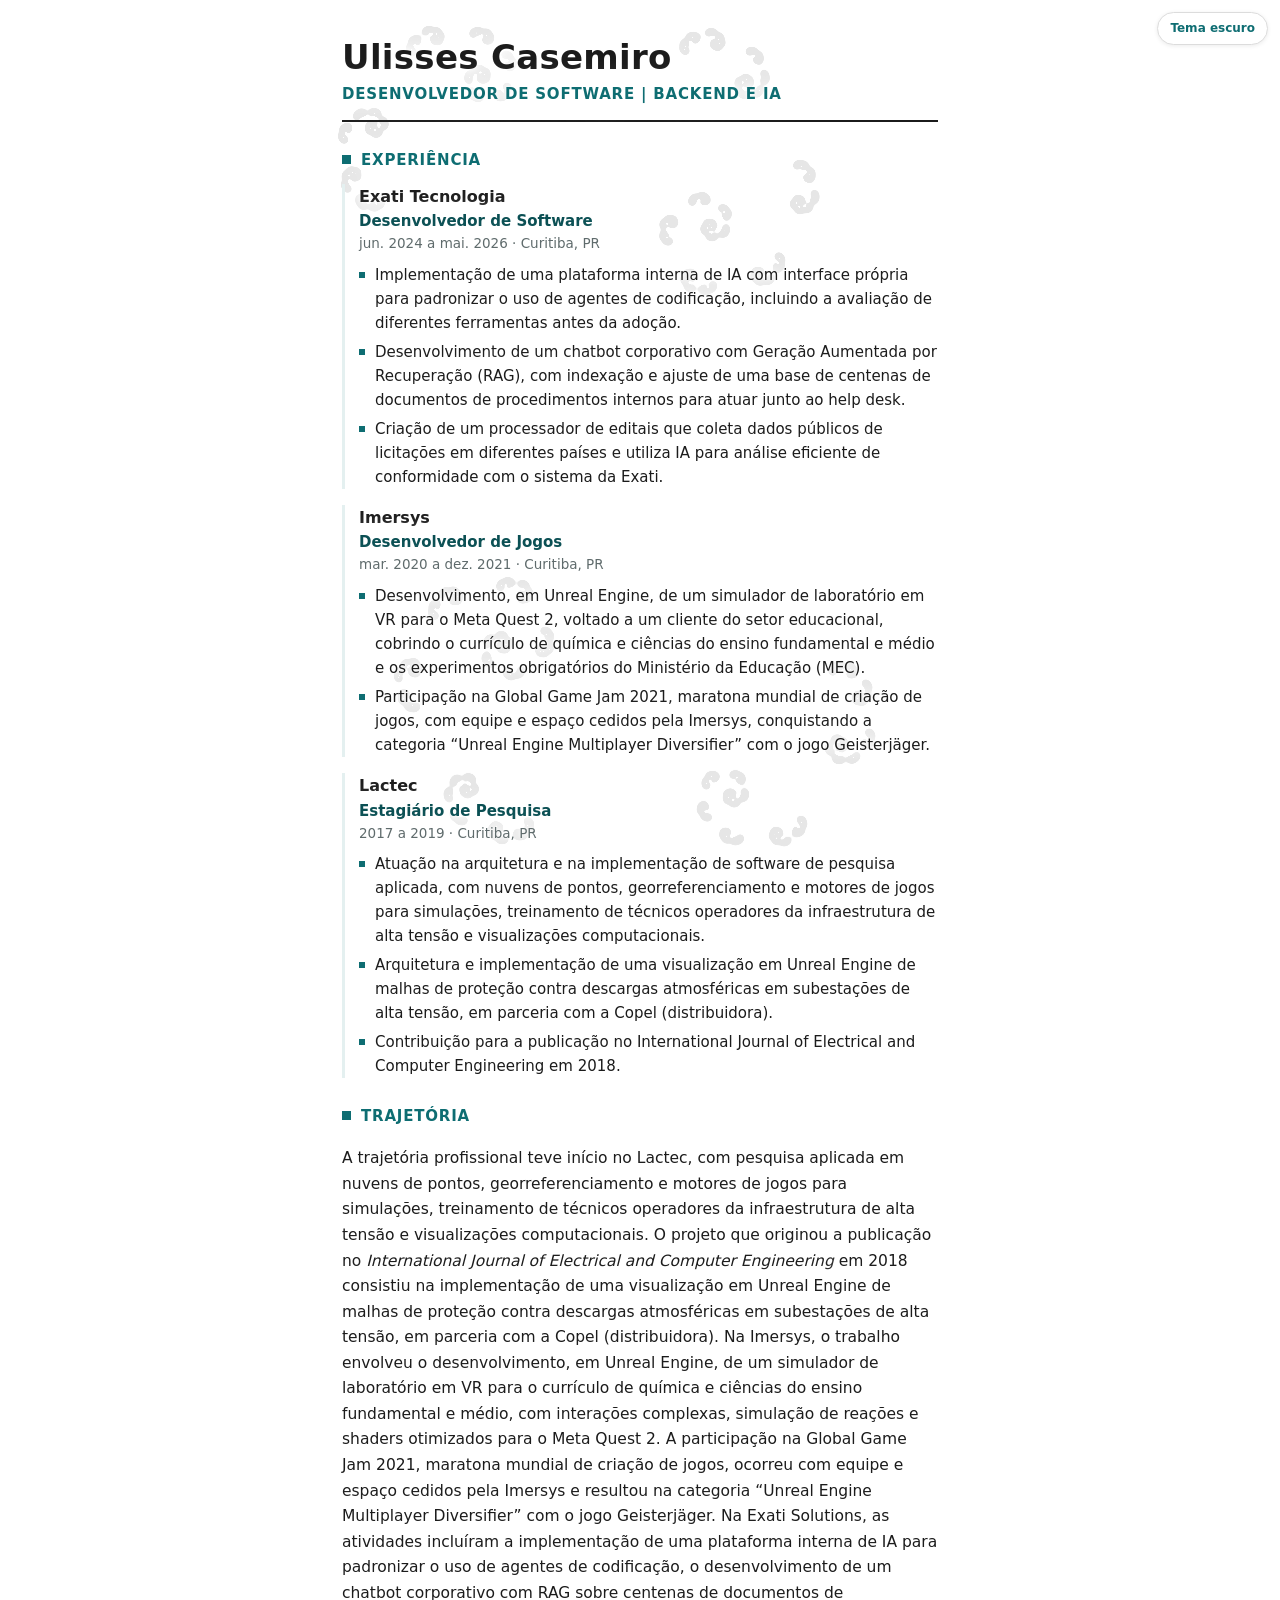
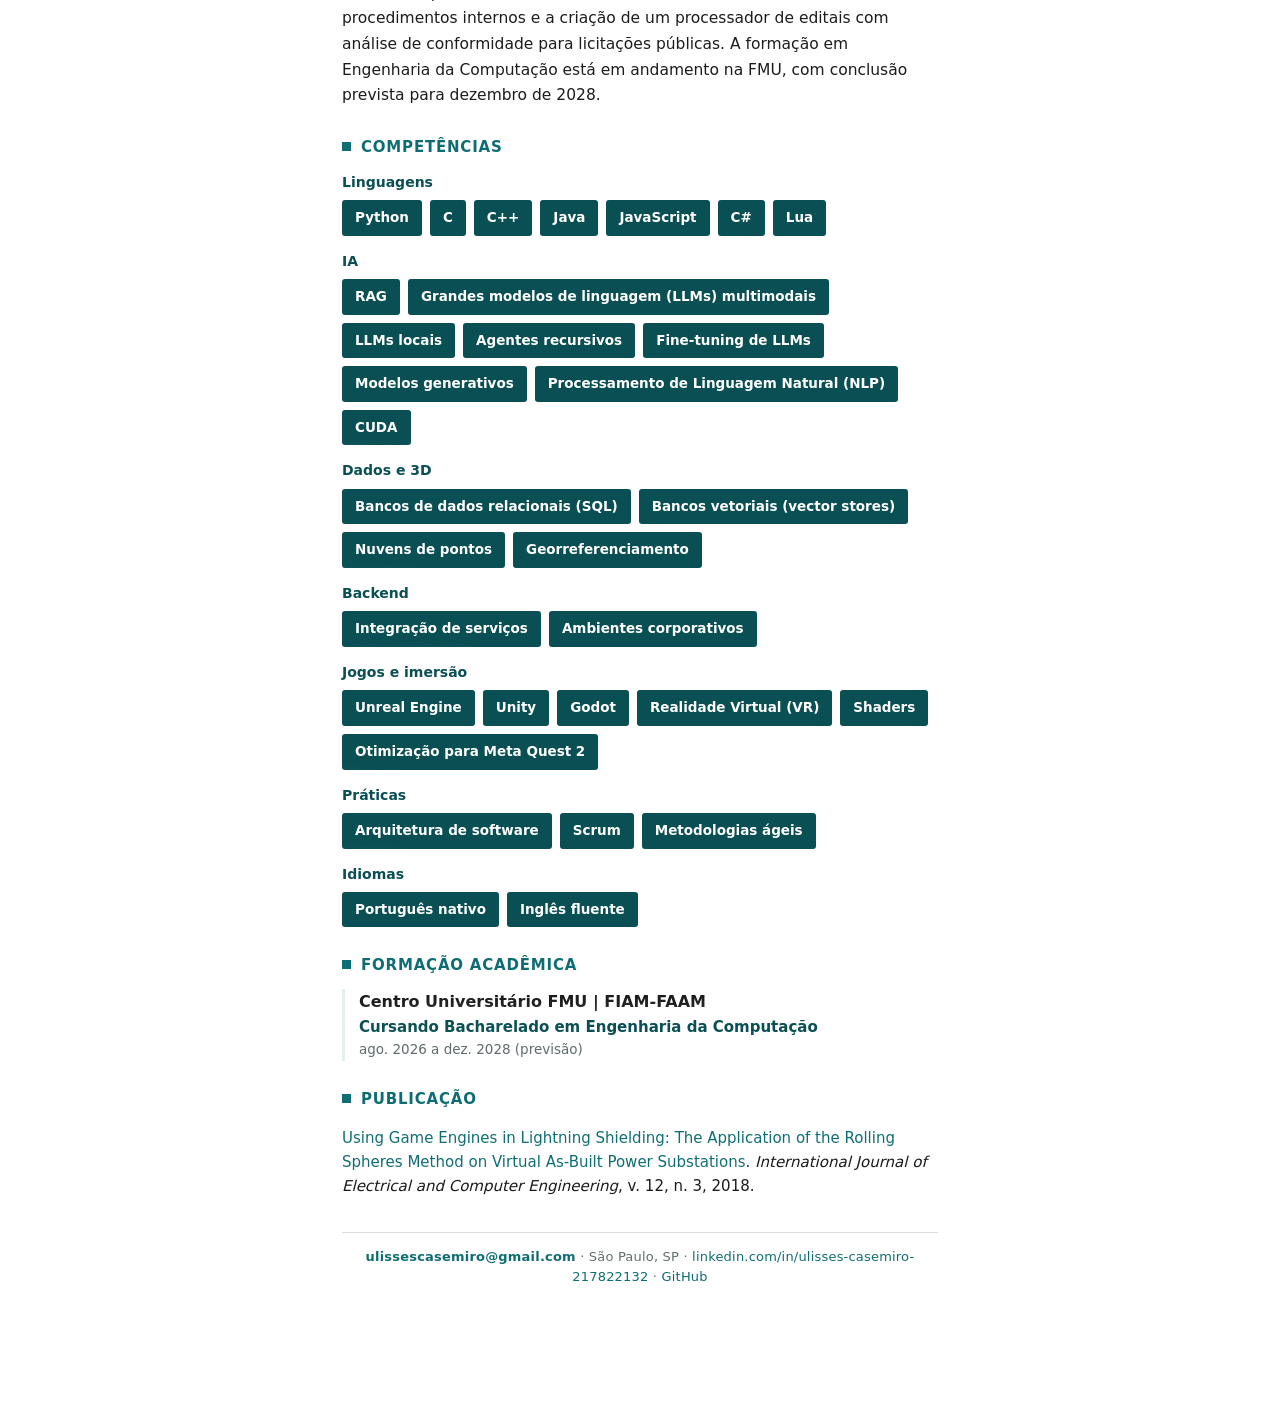
==== commit da4a0b43: "Adiciona tema claro/escuro e reforça legibilidade do texto" ====
--- a/index.html
+++ b/index.html
@@ -6,17 +6,41 @@
 <title>Ulisses Casemiro | Desenvolvedor de Software | Backend e IA</title>
 <style>
   :root {
+    --bg: #fff;
+    --ink: #1b1b1b;
+    --muted: #5f6b6c;
+    --line: #dcdcdc;
     --accent: #0E6D72;
     --accent-dark: #0A4F53;
     --accent-soft: #E4F0F0;
-    --ink: #1b1b1b;
-    --muted: #5f6b6c;
+    --tile-bg: #0A4F53;
+    --tile-fg: #fff;
+    --glow: #fff;
+    --fractal-filter: none;
+    --fractal-opacity: .10;
+    --hint-bg: rgba(255, 255, 255, .7);
+  }
+
+  :root[data-theme="dark"] {
+    --bg: #101616;
+    --ink: #e8eeee;
+    --muted: #a6b3b3;
+    --line: #2A3A3A;
+    --accent: #6FD3D6;
+    --accent-dark: #9FE3E6;
+    --accent-soft: #1B2B2B;
+    --tile-bg: #0E6D72;
+    --tile-fg: #fff;
+    --glow: #101616;
+    --fractal-filter: invert(1);
+    --fractal-opacity: .12;
+    --hint-bg: rgba(16, 22, 22, .7);
   }
   * { box-sizing: border-box; }
   html { -webkit-text-size-adjust: 100%; }
   body {
     margin: 0;
-    background: #fff;
+    background: var(--bg);
     color: var(--ink);
     font-family: "Inter", system-ui, -apple-system, "Segoe UI", sans-serif;
     font-size: 15px;
@@ -30,7 +54,8 @@
     width: 100%;
     height: 100%;
     z-index: 0;
-    opacity: .16;
+    opacity: var(--fractal-opacity);
+    filter: var(--fractal-filter);
     pointer-events: none;
   }
 
@@ -44,7 +69,7 @@
 
   /* sombra clara nas fontes pra não brigar com o fractal */
   main, main * {
-    text-shadow: 0 0 7px #fff, 0 0 12px rgba(255, 255, 255, .9), 0 0 18px rgba(255, 255, 255, .8);
+    text-shadow: 0 0 2px var(--glow), 0 0 6px var(--glow), 0 0 12px var(--glow), 0 0 22px var(--glow), 0 0 34px var(--glow);
   }
 
   header { padding-bottom: 14px; border-bottom: 2px solid var(--ink); }
@@ -68,7 +93,7 @@
     margin: 18px 0 0;
     font-size: 15.5px;
     line-height: 1.65;
-    color: #333;
+    color: var(--ink);
   }
 
   section { margin-top: 26px; }
@@ -116,8 +141,8 @@
     display: inline-block;
     font-size: 13.5px;
     font-weight: 600;
-    color: #fff;
-    background: var(--accent-dark);
+    color: var(--tile-fg);
+    background: var(--tile-bg);
     padding: 7px 13px;
     border-radius: 3px;
     text-shadow: none;
@@ -134,7 +159,7 @@
   footer {
     margin-top: 34px;
     padding-top: 14px;
-    border-top: 1px solid #dcdcdc;
+    border-top: 1px solid var(--line);
     text-align: center;
     font-size: 13px;
     color: var(--muted);
@@ -150,16 +175,45 @@
     z-index: 2;
     font-size: 12px;
     color: var(--muted);
-    background: rgba(255,255,255,.7);
+    background: var(--hint-bg);
     padding: 6px 12px;
     border-radius: 999px;
     transition: opacity .4s ease;
   }
+  .theme-toggle {
+    position: fixed;
+    top: 12px;
+    right: 12px;
+    z-index: 3;
+    font: inherit;
+    font-size: 12px;
+    font-weight: 600;
+    color: var(--accent);
+    background: var(--bg);
+    border: 1px solid var(--line);
+    border-radius: 999px;
+    padding: 6px 12px;
+    cursor: pointer;
+    text-shadow: none;
+    box-shadow: 0 1px 4px rgba(0, 0, 0, .08);
+  }
+  .theme-toggle:hover { border-color: var(--accent); }
 </style>
+<script>
+(function(){
+  try {
+    const saved = localStorage.getItem('theme');
+    const prefersDark = window.matchMedia('(prefers-color-scheme: dark)').matches;
+    document.documentElement.dataset.theme = saved || (prefersDark ? 'dark' : 'light');
+  } catch(e) {}
+})();
+</script>
 </head>
 <body>
 
 <canvas id="fx"></canvas>
+
+<button id="theme-toggle" class="theme-toggle" type="button" aria-label="Alternar tema">Tema escuro</button>
 
 <main>
   <header>
@@ -196,7 +250,7 @@
       <div class="sub">Estagiário de Pesquisa</div>
       <div class="meta">2017 a 2019 · Curitiba, PR</div>
       <ul>
-        <li>Atuação na arquitetura e na implementação de software de pesquisa aplicada, com nuvens de pontos, georreferenciamento e motores de jogos para simulações, treinamentos e visualizações.</li>
+        <li>Atuação na arquitetura e na implementação de software de pesquisa aplicada, com nuvens de pontos, georreferenciamento e motores de jogos para simulações, treinamento de técnicos operadores da infraestrutura de alta tensão e visualizações computacionais.</li>
         <li>Arquitetura e implementação de uma visualização em Unreal Engine de malhas de proteção contra descargas atmosféricas em subestações de alta tensão, em parceria com a Copel (distribuidora).</li>
         <li>Contribuição para a publicação no International Journal of Electrical and Computer Engineering em 2018.</li>
       </ul>
@@ -205,7 +259,7 @@
 
   <section>
     <h2>Trajetória</h2>
-    <p class="intro">A trajetória profissional teve início no Lactec, com pesquisa aplicada em nuvens de pontos, georreferenciamento e motores de jogos para simulações, treinamentos e visualizações. O projeto que originou a publicação no <em>International Journal of Electrical and Computer Engineering</em> em 2018 consistiu na implementação de uma visualização em Unreal Engine de malhas de proteção contra descargas atmosféricas em subestações de alta tensão, em parceria com a Copel (distribuidora). Na Imersys, o trabalho envolveu o desenvolvimento, em Unreal Engine, de um simulador de laboratório em VR para o currículo de química e ciências do ensino fundamental e médio, com interações complexas, simulação de reações e shaders otimizados para o Meta Quest 2. A participação na Global Game Jam 2021, maratona mundial de criação de jogos, ocorreu com equipe e espaço cedidos pela Imersys e resultou na categoria &ldquo;Unreal Engine Multiplayer Diversifier&rdquo; com o jogo Geisterjäger. Na Exati Solutions, as atividades incluíram a implementação de uma plataforma interna de IA para padronizar o uso de agentes de codificação, o desenvolvimento de um chatbot corporativo com RAG sobre centenas de documentos de procedimentos internos e a criação de um processador de editais com análise de conformidade para licitações públicas. A formação em Engenharia da Computação está em andamento na FMU, com conclusão prevista para dezembro de 2028.</p>
+    <p class="intro">A trajetória profissional teve início no Lactec, com pesquisa aplicada em nuvens de pontos, georreferenciamento e motores de jogos para simulações, treinamento de técnicos operadores da infraestrutura de alta tensão e visualizações computacionais. O projeto que originou a publicação no <em>International Journal of Electrical and Computer Engineering</em> em 2018 consistiu na implementação de uma visualização em Unreal Engine de malhas de proteção contra descargas atmosféricas em subestações de alta tensão, em parceria com a Copel (distribuidora). Na Imersys, o trabalho envolveu o desenvolvimento, em Unreal Engine, de um simulador de laboratório em VR para o currículo de química e ciências do ensino fundamental e médio, com interações complexas, simulação de reações e shaders otimizados para o Meta Quest 2. A participação na Global Game Jam 2021, maratona mundial de criação de jogos, ocorreu com equipe e espaço cedidos pela Imersys e resultou na categoria &ldquo;Unreal Engine Multiplayer Diversifier&rdquo; com o jogo Geisterjäger. Na Exati Solutions, as atividades incluíram a implementação de uma plataforma interna de IA para padronizar o uso de agentes de codificação, o desenvolvimento de um chatbot corporativo com RAG sobre centenas de documentos de procedimentos internos e a criação de um processador de editais com análise de conformidade para licitações públicas. A formação em Engenharia da Computação está em andamento na FMU, com conclusão prevista para dezembro de 2028.</p>
   </section>
 
   <section>
@@ -477,6 +531,21 @@
   if(h && window.scrollY > 40) h.style.opacity = '0';
 }
 
+/* ============ tema ============ */
+const themeToggle = document.getElementById('theme-toggle');
+function syncThemeToggle(){
+  const dark = document.documentElement.dataset.theme === 'dark';
+  themeToggle.textContent = dark ? 'Tema claro' : 'Tema escuro';
+  themeToggle.setAttribute('aria-label', dark ? 'Ativar tema claro' : 'Ativar tema escuro');
+}
+themeToggle.addEventListener('click', () => {
+  const dark = document.documentElement.dataset.theme === 'dark';
+  document.documentElement.dataset.theme = dark ? 'light' : 'dark';
+  try { localStorage.setItem('theme', document.documentElement.dataset.theme); } catch(e) {}
+  syncThemeToggle();
+});
+syncThemeToggle();
+
 function loop(){ draw(); requestAnimationFrame(loop); }
 
 window.addEventListener('scroll', updateProgress, {passive:true});
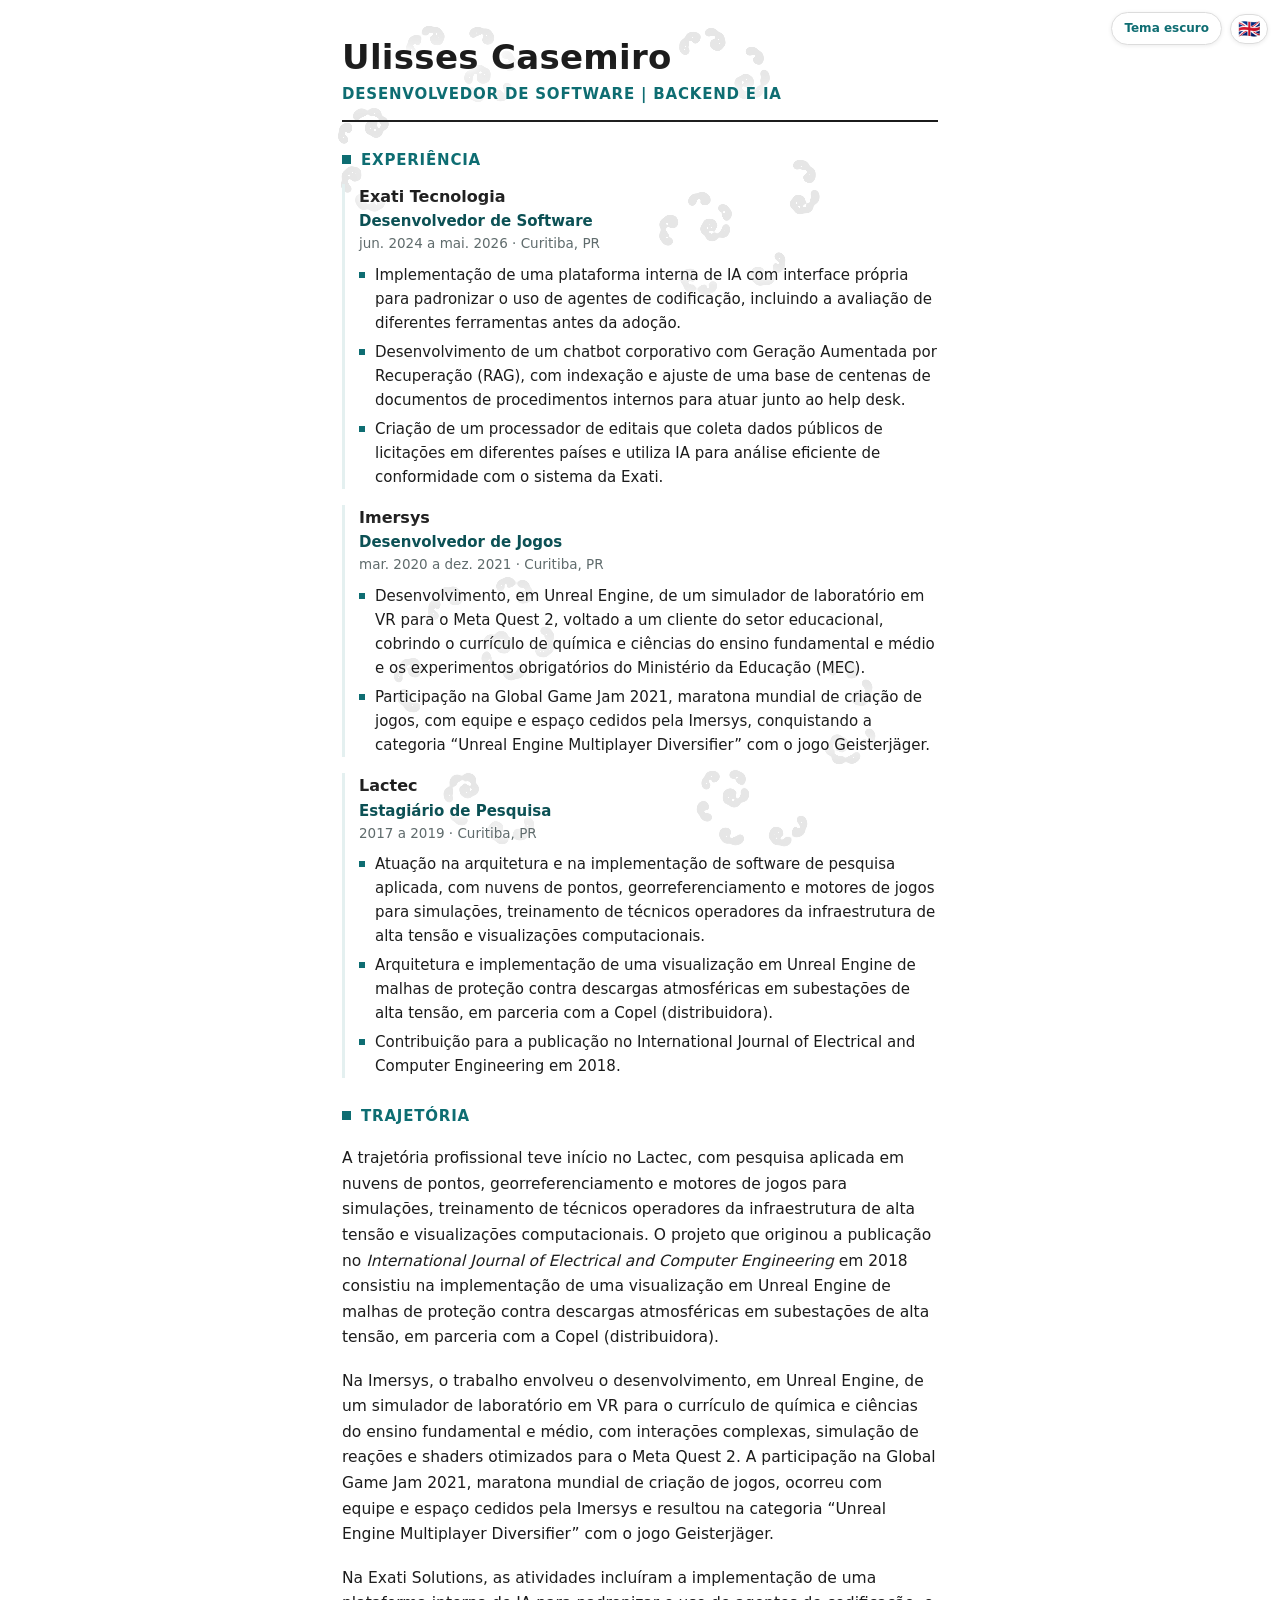
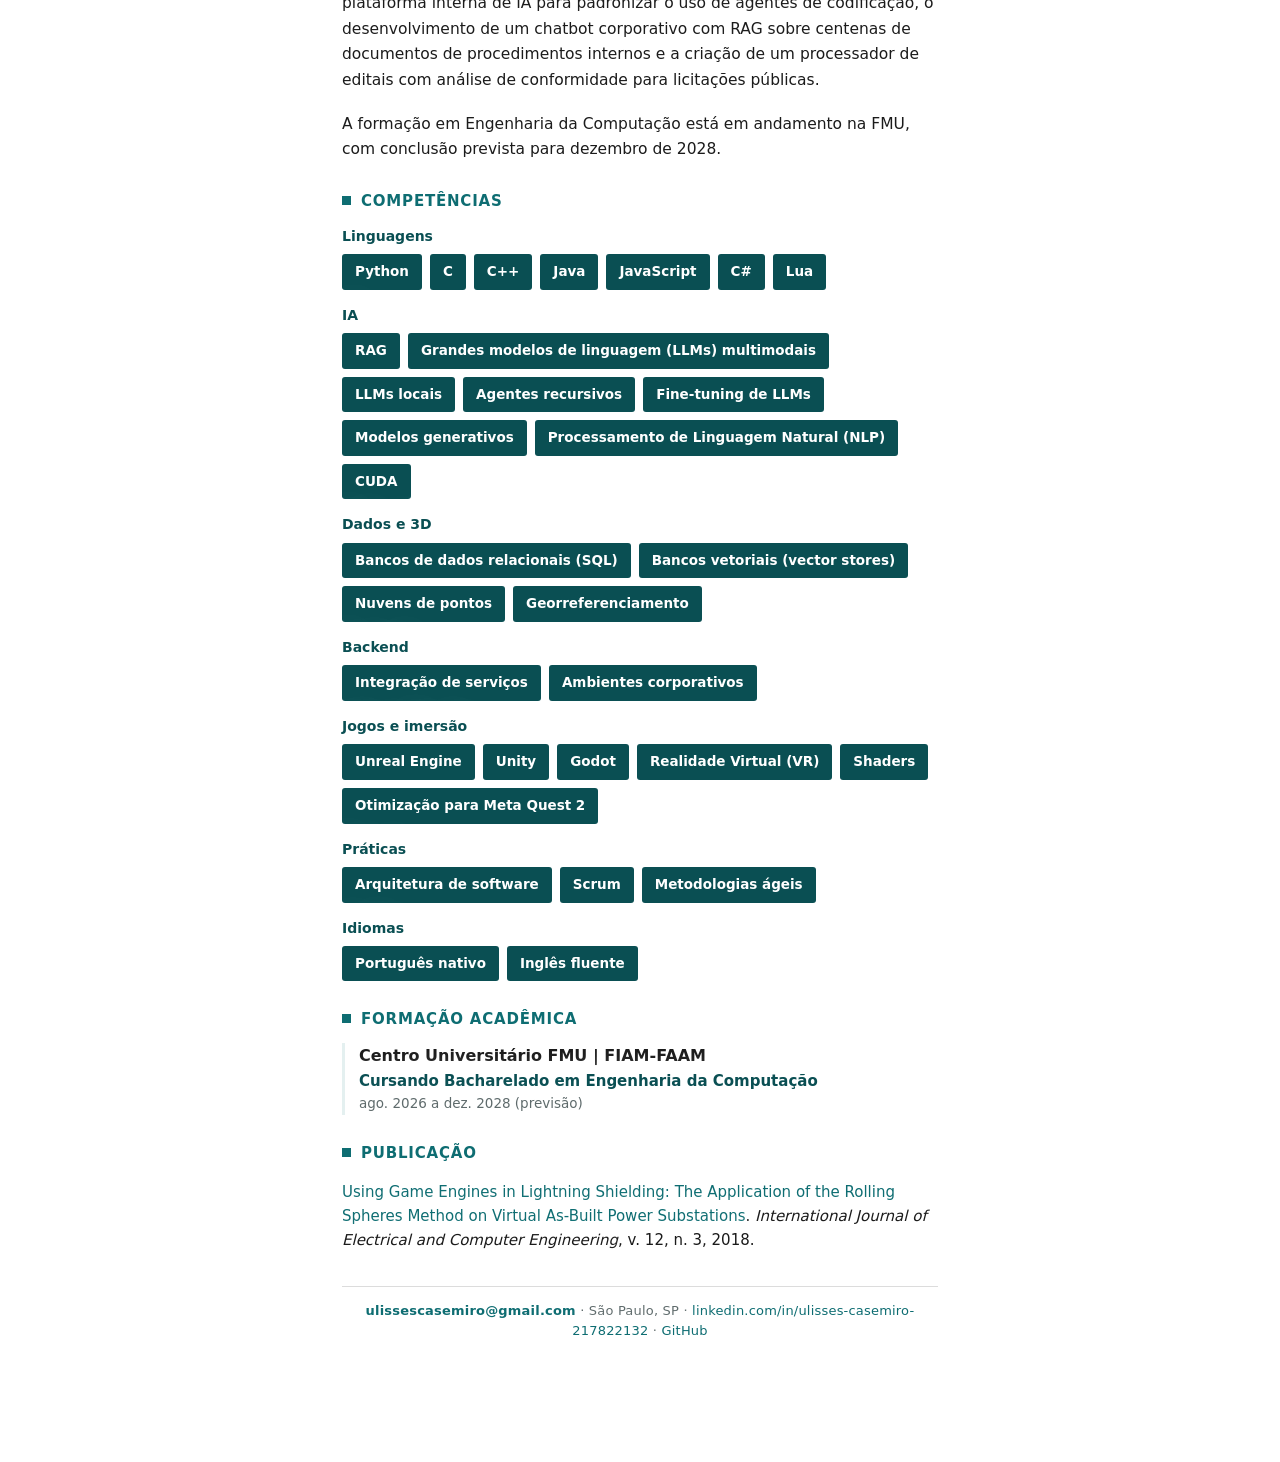
==== commit 11b687a6: "Adiciona versão em inglês, build com conteúdo separado e paginação do PDF" ====
--- a/index.html
+++ b/index.html
@@ -4,201 +4,19 @@
 <meta charset="UTF-8">
 <meta name="viewport" content="width=device-width, initial-scale=1.0">
 <title>Ulisses Casemiro | Desenvolvedor de Software | Backend e IA</title>
-<style>
-  :root {
-    --bg: #fff;
-    --ink: #1b1b1b;
-    --muted: #5f6b6c;
-    --line: #dcdcdc;
-    --accent: #0E6D72;
-    --accent-dark: #0A4F53;
-    --accent-soft: #E4F0F0;
-    --tile-bg: #0A4F53;
-    --tile-fg: #fff;
-    --glow: #fff;
-    --fractal-filter: none;
-    --fractal-opacity: .10;
-    --hint-bg: rgba(255, 255, 255, .7);
-  }
-
-  :root[data-theme="dark"] {
-    --bg: #101616;
-    --ink: #e8eeee;
-    --muted: #a6b3b3;
-    --line: #2A3A3A;
-    --accent: #6FD3D6;
-    --accent-dark: #9FE3E6;
-    --accent-soft: #1B2B2B;
-    --tile-bg: #0E6D72;
-    --tile-fg: #fff;
-    --glow: #101616;
-    --fractal-filter: invert(1);
-    --fractal-opacity: .12;
-    --hint-bg: rgba(16, 22, 22, .7);
-  }
-  * { box-sizing: border-box; }
-  html { -webkit-text-size-adjust: 100%; }
-  body {
-    margin: 0;
-    background: var(--bg);
-    color: var(--ink);
-    font-family: "Inter", system-ui, -apple-system, "Segoe UI", sans-serif;
-    font-size: 15px;
-    line-height: 1.6;
-  }
-
-  /* fractal de fundo, fixo, bem claro */
-  #fx {
-    position: fixed;
-    inset: 0;
-    width: 100%;
-    height: 100%;
-    z-index: 0;
-    opacity: var(--fractal-opacity);
-    filter: var(--fractal-filter);
-    pointer-events: none;
-  }
-
-  main {
-    position: relative;
-    z-index: 1;
-    max-width: 640px;
-    margin: 0 auto;
-    padding: 40px 22px 120px;
-  }
-
-  /* sombra clara nas fontes pra não brigar com o fractal */
-  main, main * {
-    text-shadow: 0 0 2px var(--glow), 0 0 6px var(--glow), 0 0 12px var(--glow), 0 0 22px var(--glow), 0 0 34px var(--glow);
-  }
-
-  header { padding-bottom: 14px; border-bottom: 2px solid var(--ink); }
-  h1 {
-    margin: 0;
-    font-size: 34px;
-    font-weight: 600;
-    letter-spacing: .3px;
-    line-height: 1.05;
-  }
-  .role {
-    margin-top: 6px;
-    font-size: 15px;
-    font-weight: 600;
-    letter-spacing: .8px;
-    text-transform: uppercase;
-    color: var(--accent);
-  }
-
-  .intro {
-    margin: 18px 0 0;
-    font-size: 15.5px;
-    line-height: 1.65;
-    color: var(--ink);
-  }
-
-  section { margin-top: 26px; }
-  h2 {
-    margin: 0 0 12px;
-    font-size: 15px;
-    font-weight: 700;
-    letter-spacing: .8px;
-    text-transform: uppercase;
-    color: var(--accent);
-  }
-  h2::before {
-    content: "";
-    display: inline-block;
-    width: 9px; height: 9px;
-    background: var(--accent);
-    margin-right: 10px;
-    vertical-align: middle;
-    position: relative; top: -1px;
-  }
-
-  .entry {
-    border-left: 3px solid var(--accent-soft);
-    padding-left: 14px;
-    margin-bottom: 16px;
-  }
-  .entry:last-child { margin-bottom: 0; }
-  .org { font-size: 16px; font-weight: 700; }
-  .sub { color: var(--accent-dark); font-weight: 600; }
-  .meta { color: var(--muted); font-size: 13.5px; }
-  .meta + .meta { margin-top: 1px; }
-
-  ul { margin: 8px 0 0; padding: 0; list-style: none; }
-  li { position: relative; padding-left: 16px; margin-bottom: 5px; }
-  li::before {
-    content: "";
-    position: absolute;
-    left: 0; top: 9px;
-    width: 6px; height: 6px;
-    background: var(--accent);
-  }
-
-  .tiles { display: flex; flex-wrap: wrap; gap: 8px; }
-  .tile {
-    display: inline-block;
-    font-size: 13.5px;
-    font-weight: 600;
-    color: var(--tile-fg);
-    background: var(--tile-bg);
-    padding: 7px 13px;
-    border-radius: 3px;
-    text-shadow: none;
-  }
-  .tile.solid { background: var(--accent); color: #fff; }
-
-  .skill-group { margin-bottom: 14px; }
-  .skill-label { font-weight: 700; color: var(--accent-dark); font-size: 14px; margin: 0 0 7px; }
-  .skill-group .tiles { margin-top: 0; }
-
-  a { color: var(--accent); text-decoration: none; }
-  a:active { text-decoration: underline; }
-
-  footer {
-    margin-top: 34px;
-    padding-top: 14px;
-    border-top: 1px solid var(--line);
-    text-align: center;
-    font-size: 13px;
-    color: var(--muted);
-    letter-spacing: .2px;
-  }
-  footer .accent { color: var(--accent); font-weight: 600; }
-
-  .hint {
-    position: fixed;
-    left: 50%;
-    bottom: 14px;
-    transform: translateX(-50%);
-    z-index: 2;
-    font-size: 12px;
-    color: var(--muted);
-    background: var(--hint-bg);
-    padding: 6px 12px;
-    border-radius: 999px;
-    transition: opacity .4s ease;
-  }
-  .theme-toggle {
-    position: fixed;
-    top: 12px;
-    right: 12px;
-    z-index: 3;
-    font: inherit;
-    font-size: 12px;
-    font-weight: 600;
-    color: var(--accent);
-    background: var(--bg);
-    border: 1px solid var(--line);
-    border-radius: 999px;
-    padding: 6px 12px;
-    cursor: pointer;
-    text-shadow: none;
-    box-shadow: 0 1px 4px rgba(0, 0, 0, .08);
-  }
-  .theme-toggle:hover { border-color: var(--accent); }
-</style>
+<meta name="author" content="Ulisses Casemiro">
+<meta name="description" content="Currículo de Ulisses Casemiro, desenvolvedor de software com foco em backend e IA, com experiência em RAG, LLMs, realidade virtual e desenvolvimento de jogos.">
+<meta name="keywords" content="Ulisses Casemiro, desenvolvedor de software, backend, IA, RAG, LLMs, Python, Unreal Engine, realidade virtual, currículo">
+<link rel="canonical" href="https://ulisses177.github.io/Curriculum-git/">
+<link rel="alternate" hreflang="pt-BR" href="https://ulisses177.github.io/Curriculum-git/">
+<link rel="alternate" hreflang="en-GB" href="https://ulisses177.github.io/Curriculum-git/en/">
+<link rel="alternate" hreflang="x-default" href="https://ulisses177.github.io/Curriculum-git/">
+<meta property="og:type" content="profile">
+<meta property="og:title" content="Ulisses Casemiro | Desenvolvedor de Software | Backend e IA">
+<meta property="og:description" content="Currículo de Ulisses Casemiro, desenvolvedor de software com foco em backend e IA, com experiência em RAG, LLMs, realidade virtual e desenvolvimento de jogos.">
+<meta property="og:url" content="https://ulisses177.github.io/Curriculum-git/">
+<meta property="og:locale" content="pt_BR">
+<link rel="stylesheet" href="assets/styles.css">
 <script>
 (function(){
   try {
@@ -213,7 +31,10 @@
 
 <canvas id="fx"></canvas>
 
-<button id="theme-toggle" class="theme-toggle" type="button" aria-label="Alternar tema">Tema escuro</button>
+<div class="controls">
+  <button id="theme-toggle" class="theme-toggle" type="button" data-dark-label="Tema escuro" data-light-label="Tema claro" aria-label="Tema escuro">Tema escuro</button>
+  <a class="lang-toggle" href="en/" aria-label="Mudar para inglês" title="English"><span class="lang-flag" aria-hidden="true">🇬🇧</span></a>
+</div>
 
 <main>
   <header>
@@ -229,9 +50,13 @@
       <div class="sub">Desenvolvedor de Software</div>
       <div class="meta">jun. 2024 a mai. 2026 · Curitiba, PR</div>
       <ul>
+
         <li>Implementação de uma plataforma interna de IA com interface própria para padronizar o uso de agentes de codificação, incluindo a avaliação de diferentes ferramentas antes da adoção.</li>
+
         <li>Desenvolvimento de um chatbot corporativo com Geração Aumentada por Recuperação (RAG), com indexação e ajuste de uma base de centenas de documentos de procedimentos internos para atuar junto ao help desk.</li>
+
         <li>Criação de um processador de editais que coleta dados públicos de licitações em diferentes países e utiliza IA para análise eficiente de conformidade com o sistema da Exati.</li>
+
       </ul>
     </div>
 
@@ -240,8 +65,11 @@
       <div class="sub">Desenvolvedor de Jogos</div>
       <div class="meta">mar. 2020 a dez. 2021 · Curitiba, PR</div>
       <ul>
+
         <li>Desenvolvimento, em Unreal Engine, de um simulador de laboratório em VR para o Meta Quest 2, voltado a um cliente do setor educacional, cobrindo o currículo de química e ciências do ensino fundamental e médio e os experimentos obrigatórios do Ministério da Educação (MEC).</li>
-        <li>Participação na Global Game Jam 2021, maratona mundial de criação de jogos, com equipe e espaço cedidos pela Imersys, conquistando a categoria &ldquo;Unreal Engine Multiplayer Diversifier&rdquo; com o jogo Geisterjäger.</li>
+
+        <li>Participação na Global Game Jam 2021, maratona mundial de criação de jogos, com equipe e espaço cedidos pela Imersys, conquistando a categoria “Unreal Engine Multiplayer Diversifier” com o jogo Geisterjäger.</li>
+
       </ul>
     </div>
 
@@ -250,87 +78,147 @@
       <div class="sub">Estagiário de Pesquisa</div>
       <div class="meta">2017 a 2019 · Curitiba, PR</div>
       <ul>
+
         <li>Atuação na arquitetura e na implementação de software de pesquisa aplicada, com nuvens de pontos, georreferenciamento e motores de jogos para simulações, treinamento de técnicos operadores da infraestrutura de alta tensão e visualizações computacionais.</li>
+
         <li>Arquitetura e implementação de uma visualização em Unreal Engine de malhas de proteção contra descargas atmosféricas em subestações de alta tensão, em parceria com a Copel (distribuidora).</li>
+
         <li>Contribuição para a publicação no International Journal of Electrical and Computer Engineering em 2018.</li>
+
       </ul>
     </div>
+
   </section>
 
   <section>
     <h2>Trajetória</h2>
-    <p class="intro">A trajetória profissional teve início no Lactec, com pesquisa aplicada em nuvens de pontos, georreferenciamento e motores de jogos para simulações, treinamento de técnicos operadores da infraestrutura de alta tensão e visualizações computacionais. O projeto que originou a publicação no <em>International Journal of Electrical and Computer Engineering</em> em 2018 consistiu na implementação de uma visualização em Unreal Engine de malhas de proteção contra descargas atmosféricas em subestações de alta tensão, em parceria com a Copel (distribuidora). Na Imersys, o trabalho envolveu o desenvolvimento, em Unreal Engine, de um simulador de laboratório em VR para o currículo de química e ciências do ensino fundamental e médio, com interações complexas, simulação de reações e shaders otimizados para o Meta Quest 2. A participação na Global Game Jam 2021, maratona mundial de criação de jogos, ocorreu com equipe e espaço cedidos pela Imersys e resultou na categoria &ldquo;Unreal Engine Multiplayer Diversifier&rdquo; com o jogo Geisterjäger. Na Exati Solutions, as atividades incluíram a implementação de uma plataforma interna de IA para padronizar o uso de agentes de codificação, o desenvolvimento de um chatbot corporativo com RAG sobre centenas de documentos de procedimentos internos e a criação de um processador de editais com análise de conformidade para licitações públicas. A formação em Engenharia da Computação está em andamento na FMU, com conclusão prevista para dezembro de 2028.</p>
+
+    <p class="intro">A trajetória profissional teve início no Lactec, com pesquisa aplicada em nuvens de pontos, georreferenciamento e motores de jogos para simulações, treinamento de técnicos operadores da infraestrutura de alta tensão e visualizações computacionais. O projeto que originou a publicação no <em>International Journal of Electrical and Computer Engineering</em> em 2018 consistiu na implementação de uma visualização em Unreal Engine de malhas de proteção contra descargas atmosféricas em subestações de alta tensão, em parceria com a Copel (distribuidora).</p>
+
+    <p class="intro">Na Imersys, o trabalho envolveu o desenvolvimento, em Unreal Engine, de um simulador de laboratório em VR para o currículo de química e ciências do ensino fundamental e médio, com interações complexas, simulação de reações e shaders otimizados para o Meta Quest 2. A participação na Global Game Jam 2021, maratona mundial de criação de jogos, ocorreu com equipe e espaço cedidos pela Imersys e resultou na categoria “Unreal Engine Multiplayer Diversifier” com o jogo Geisterjäger.</p>
+
+    <p class="intro">Na Exati Solutions, as atividades incluíram a implementação de uma plataforma interna de IA para padronizar o uso de agentes de codificação, o desenvolvimento de um chatbot corporativo com RAG sobre centenas de documentos de procedimentos internos e a criação de um processador de editais com análise de conformidade para licitações públicas.</p>
+
+    <p class="intro">A formação em Engenharia da Computação está em andamento na FMU, com conclusão prevista para dezembro de 2028.</p>
+
   </section>
 
   <section>
     <h2>Competências</h2>
+
     <div class="skill-group">
       <p class="skill-label">Linguagens</p>
       <div class="tiles">
+
         <span class="tile">Python</span>
+
         <span class="tile">C</span>
+
         <span class="tile">C++</span>
+
         <span class="tile">Java</span>
+
         <span class="tile">JavaScript</span>
+
         <span class="tile">C#</span>
+
         <span class="tile">Lua</span>
-      </div>
-    </div>
+
+      </div>
+    </div>
+
     <div class="skill-group">
       <p class="skill-label">IA</p>
       <div class="tiles">
+
         <span class="tile">RAG</span>
+
         <span class="tile">Grandes modelos de linguagem (LLMs) multimodais</span>
+
         <span class="tile">LLMs locais</span>
+
         <span class="tile">Agentes recursivos</span>
+
         <span class="tile">Fine-tuning de LLMs</span>
+
         <span class="tile">Modelos generativos</span>
+
         <span class="tile">Processamento de Linguagem Natural (NLP)</span>
+
         <span class="tile">CUDA</span>
-      </div>
-    </div>
+
+      </div>
+    </div>
+
     <div class="skill-group">
       <p class="skill-label">Dados e 3D</p>
       <div class="tiles">
+
         <span class="tile">Bancos de dados relacionais (SQL)</span>
+
         <span class="tile">Bancos vetoriais (vector stores)</span>
+
         <span class="tile">Nuvens de pontos</span>
+
         <span class="tile">Georreferenciamento</span>
-      </div>
-    </div>
+
+      </div>
+    </div>
+
     <div class="skill-group">
       <p class="skill-label">Backend</p>
       <div class="tiles">
+
         <span class="tile">Integração de serviços</span>
+
         <span class="tile">Ambientes corporativos</span>
-      </div>
-    </div>
+
+      </div>
+    </div>
+
     <div class="skill-group">
       <p class="skill-label">Jogos e imersão</p>
       <div class="tiles">
+
         <span class="tile">Unreal Engine</span>
+
         <span class="tile">Unity</span>
+
         <span class="tile">Godot</span>
+
         <span class="tile">Realidade Virtual (VR)</span>
+
         <span class="tile">Shaders</span>
+
         <span class="tile">Otimização para Meta Quest 2</span>
-      </div>
-    </div>
+
+      </div>
+    </div>
+
     <div class="skill-group">
       <p class="skill-label">Práticas</p>
       <div class="tiles">
+
         <span class="tile">Arquitetura de software</span>
+
         <span class="tile">Scrum</span>
+
         <span class="tile">Metodologias ágeis</span>
-      </div>
-    </div>
+
+      </div>
+    </div>
+
     <div class="skill-group">
       <p class="skill-label">Idiomas</p>
       <div class="tiles">
+
         <span class="tile">Português nativo</span>
+
         <span class="tile">Inglês fluente</span>
-      </div>
-    </div>
+
+      </div>
+    </div>
+
   </section>
 
   <section>
@@ -354,205 +242,6 @@
 
 <div class="hint" id="hint">role para animar o Julia ↓</div>
 
-<script>
-/* ============ estado base (do seu print) ============ */
-const BASE = {
-  zoom: 0.369, panX: 0.10337, panY: -0.03367, angle: -0.08,
-  cRe: 0.50274, cIm: 0.47987, lineH: 4.0, maxIter: 40.0
-};
-const SPAN = 0.6;               // intervalo (radianos) que o c gira conforme você rola
-const BASE_THETA = Math.atan2(BASE.cIm, BASE.cRe);
-const BASE_R = Math.hypot(BASE.cRe, BASE.cIm);
-
-let canvas = document.getElementById('fx');
-let gl, program, ctx2d, renderer = 'none';
-let progress = 0.5;
-
-/* ============ shader (estimador de distância, só o contorno) ============ */
-const VS = `attribute vec4 position; void main(){ gl_Position = position; }`;
-
-const FS = `precision highp float;
-uniform vec2 resolution;
-uniform float zoom;
-uniform vec2 pan;
-uniform float angle;
-uniform vec2 c;
-uniform float lineH;
-uniform float maxIter;
-const float MAXI = 400.0;
-vec2 cmul(vec2 a, vec2 b){ return vec2(a.x*b.x - a.y*b.y, a.x*b.y + a.y*b.x); }
-void main(){
-  vec2 res = resolution;
-  float m = min(res.x, res.y);
-  vec2 uv = (gl_FragCoord.xy - 0.5*res)/m;
-  float s = sin(angle), co = cos(angle);
-  uv = mat2(co,-s,s,co)*uv;
-  uv = uv/zoom + pan;
-  float pw = 1.0/(m*zoom);
-  vec2 z = uv; vec2 dz = vec2(1.0,0.0); float escaped = 0.0;
-  for(float i=0.0;i<MAXI;i++){
-    dz = 2.0*cmul(z,dz);
-    z = cmul(z,z) + c;
-    if(dot(z,z) > 256.0){ escaped = 1.0; break; }
-    if(i >= maxIter) break;
-  }
-  float ink = 0.0;
-  if(escaped > 0.5){
-    float mm = sqrt(dot(z,z));
-    float d = mm*log(mm)/max(length(dz),1e-9);
-    float eps = pw*max(0.4,lineH);
-    ink = 1.0 - smoothstep(eps, eps+pw, d);
-  }
-  gl_FragColor = vec4(vec3(1.0 - ink), 1.0);
-}`;
-
-function compile(type, src){
-  const sh = gl.createShader(type);
-  gl.shaderSource(sh, src); gl.compileShader(sh);
-  if(!gl.getShaderParameter(sh, gl.COMPILE_STATUS)){ console.error(gl.getShaderInfoLog(sh)); return null; }
-  return sh;
-}
-
-function initGL(){
-  gl = canvas.getContext('webgl', {antialias:true}) || canvas.getContext('experimental-webgl');
-  if(gl){
-    const vs = compile(gl.VERTEX_SHADER, VS), fs = compile(gl.FRAGMENT_SHADER, FS);
-    if(vs && fs){
-      program = gl.createProgram();
-      gl.attachShader(program, vs); gl.attachShader(program, fs); gl.linkProgram(program);
-      if(gl.getProgramParameter(program, gl.LINK_STATUS)){
-        const buf = gl.createBuffer();
-        gl.bindBuffer(gl.ARRAY_BUFFER, buf);
-        gl.bufferData(gl.ARRAY_BUFFER, new Float32Array([-1,-1,1,-1,-1,1,1,1]), gl.STATIC_DRAW);
-        const loc = gl.getAttribLocation(program, 'position');
-        gl.enableVertexAttribArray(loc);
-        gl.vertexAttribPointer(loc, 2, gl.FLOAT, false, 0, 0);
-        renderer = 'webgl';
-        return;
-      }
-    }
-    gl = null;
-  }
-  // fallback 2D
-  const nc = canvas.cloneNode(false);
-  canvas.parentNode.replaceChild(nc, canvas);
-  canvas = nc;
-  ctx2d = canvas.getContext('2d');
-  renderer = ctx2d ? '2d' : 'none';
-}
-
-function resize(){
-  const dpr = Math.min(window.devicePixelRatio || 1, 2);
-  canvas.width = Math.floor(window.innerWidth * dpr);
-  canvas.height = Math.floor(window.innerHeight * dpr);
-  canvas.style.width = window.innerWidth + 'px';
-  canvas.style.height = window.innerHeight + 'px';
-  if(renderer === 'webgl') gl.viewport(0,0,canvas.width,canvas.height);
-  else dirty = true;
-}
-
-/* 2D fallback (mesma matemática) */
-let dirty = true;
-function escDist2D(wx, wy, cx, cy, maxIter){
-  let zx = wx, zy = wy, dzx = 1, dzy = 0;
-  const mi = Math.min(maxIter, 400);
-  for(let k=0;k<mi;k++){
-    const ndzx = 2*(zx*dzx - zy*dzy), ndzy = 2*(zx*dzy + zy*dzx);
-    dzx = ndzx; dzy = ndzy;
-    const nx = zx*zx - zy*zy + cx, ny = 2*zx*zy + cy;
-    zx = nx; zy = ny;
-    const r2 = zx*zx + zy*zy;
-    if(r2 > 256){
-      const mm = Math.sqrt(r2);
-      return mm*Math.log(mm)/Math.max(Math.hypot(dzx,dzy),1e-9);
-    }
-  }
-  return -1;
-}
-function render2D(cx, cy){
-  const scale = 0.5;
-  const W = Math.max(2, Math.round(canvas.width*scale));
-  const H = Math.max(2, Math.round(canvas.height*scale));
-  const off = document.createElement('canvas'); off.width = W; off.height = H;
-  const octx = off.getContext('2d');
-  const img = octx.createImageData(W, H);
-  const data = img.data;
-  const m = Math.min(W, H), zoom = BASE.zoom * (W / (canvas.width)); // mantém enquadramento
-  const zoomW = BASE.zoom * (canvas.width / m); // world zoom relativo
-  const sA = Math.sin(BASE.angle), cA = Math.cos(BASE.angle);
-  const pw = 1/(m*BASE.zoom);
-  const eps = pw*Math.max(0.4, BASE.lineH);
-  const smooth = (a,b,x)=>{ const t=Math.max(0,Math.min(1,(x-a)/(b-a))); return t*t*(3-2*t); };
-  for(let y=0;y<H;y++){
-    const idy = (H/2 - (y+0.5))/m;
-    for(let x=0;x<W;x++){
-      const idx = (x+0.5 - W/2)/m;
-      const ux = cA*idx - sA*idy, uy = sA*idx + cA*idy;
-      const wx = ux/BASE.zoom + BASE.panX, wy = uy/BASE.zoom + BASE.panY;
-      const d = escDist2D(wx, wy, cx, cy, BASE.maxIter);
-      let ink = 0;
-      if(d >= 0) ink = 1 - smooth(eps, eps+pw, d);
-      const v = Math.round(255*(1-Math.max(0,Math.min(1,ink))));
-      const o = (y*W+x)*4;
-      data[o]=v; data[o+1]=v; data[o+2]=v; data[o+3]=255;
-    }
-  }
-  octx.putImageData(img,0,0);
-  ctx2d.clearRect(0,0,canvas.width,canvas.height);
-  ctx2d.imageSmoothingEnabled = true;
-  ctx2d.drawImage(off,0,0,canvas.width,canvas.height);
-  dirty = false;
-}
-
-function draw(){
-  const th = BASE_THETA + (progress - 0.5) * SPAN;
-  const cx = BASE_R*Math.cos(th), cy = BASE_R*Math.sin(th);
-  if(renderer === 'webgl'){
-    gl.useProgram(program);
-    const u = (n)=>gl.getUniformLocation(program,n);
-    gl.uniform2f(u('resolution'), canvas.width, canvas.height);
-    gl.uniform1f(u('zoom'), BASE.zoom);
-    gl.uniform2f(u('pan'), BASE.panX, BASE.panY);
-    gl.uniform1f(u('angle'), BASE.angle);
-    gl.uniform2f(u('c'), cx, cy);
-    gl.uniform1f(u('lineH'), BASE.lineH);
-    gl.uniform1f(u('maxIter'), BASE.maxIter);
-    gl.drawArrays(gl.TRIANGLE_STRIP, 0, 4);
-  } else if(renderer === '2d' && dirty){
-    render2D(cx, cy);
-  }
-}
-
-function updateProgress(){
-  const max = document.documentElement.scrollHeight - window.innerHeight;
-  progress = max > 4 ? Math.min(1, Math.max(0, window.scrollY/max)) : 0.5;
-  if(renderer === '2d') dirty = true;
-  const h = document.getElementById('hint');
-  if(h && window.scrollY > 40) h.style.opacity = '0';
-}
-
-/* ============ tema ============ */
-const themeToggle = document.getElementById('theme-toggle');
-function syncThemeToggle(){
-  const dark = document.documentElement.dataset.theme === 'dark';
-  themeToggle.textContent = dark ? 'Tema claro' : 'Tema escuro';
-  themeToggle.setAttribute('aria-label', dark ? 'Ativar tema claro' : 'Ativar tema escuro');
-}
-themeToggle.addEventListener('click', () => {
-  const dark = document.documentElement.dataset.theme === 'dark';
-  document.documentElement.dataset.theme = dark ? 'light' : 'dark';
-  try { localStorage.setItem('theme', document.documentElement.dataset.theme); } catch(e) {}
-  syncThemeToggle();
-});
-syncThemeToggle();
-
-function loop(){ draw(); requestAnimationFrame(loop); }
-
-window.addEventListener('scroll', updateProgress, {passive:true});
-window.addEventListener('resize', () => { resize(); updateProgress(); });
-window.addEventListener('load', () => {
-  initGL(); resize(); updateProgress(); loop();
-});
-</script>
+<script src="assets/fractal.js"></script>
 </body>
 </html>
--- a/assets/styles.css
+++ b/assets/styles.css
@@ -0,0 +1,212 @@
+:root {
+    --bg: #fff;
+    --ink: #1b1b1b;
+    --muted: #5f6b6c;
+    --line: #dcdcdc;
+    --accent: #0E6D72;
+    --accent-dark: #0A4F53;
+    --accent-soft: #E4F0F0;
+    --tile-bg: #0A4F53;
+    --tile-fg: #fff;
+    --glow: #fff;
+    --fractal-filter: none;
+    --fractal-opacity: .10;
+    --hint-bg: rgba(255, 255, 255, .7);
+  }
+
+  :root[data-theme="dark"] {
+    --bg: #101616;
+    --ink: #e8eeee;
+    --muted: #a6b3b3;
+    --line: #2A3A3A;
+    --accent: #6FD3D6;
+    --accent-dark: #9FE3E6;
+    --accent-soft: #1B2B2B;
+    --tile-bg: #0E6D72;
+    --tile-fg: #fff;
+    --glow: #101616;
+    --fractal-filter: invert(1);
+    --fractal-opacity: .12;
+    --hint-bg: rgba(16, 22, 22, .7);
+  }
+  * { box-sizing: border-box; }
+  html { -webkit-text-size-adjust: 100%; }
+  body {
+    margin: 0;
+    background: var(--bg);
+    color: var(--ink);
+    font-family: "Inter", system-ui, -apple-system, "Segoe UI", sans-serif;
+    font-size: 15px;
+    line-height: 1.6;
+  }
+
+  /* fractal de fundo, fixo, bem claro */
+  #fx {
+    position: fixed;
+    inset: 0;
+    width: 100%;
+    height: 100%;
+    z-index: 0;
+    opacity: var(--fractal-opacity);
+    filter: var(--fractal-filter);
+    pointer-events: none;
+  }
+
+  main {
+    position: relative;
+    z-index: 1;
+    max-width: 640px;
+    margin: 0 auto;
+    padding: 40px 22px 120px;
+  }
+
+  /* sombra clara nas fontes pra não brigar com o fractal */
+  main, main * {
+    text-shadow: 0 0 2px var(--glow), 0 0 6px var(--glow), 0 0 12px var(--glow), 0 0 22px var(--glow), 0 0 34px var(--glow);
+  }
+
+  header { padding-bottom: 14px; border-bottom: 2px solid var(--ink); }
+  h1 {
+    margin: 0;
+    font-size: 34px;
+    font-weight: 600;
+    letter-spacing: .3px;
+    line-height: 1.05;
+  }
+  .role {
+    margin-top: 6px;
+    font-size: 15px;
+    font-weight: 600;
+    letter-spacing: .8px;
+    text-transform: uppercase;
+    color: var(--accent);
+  }
+
+  .intro {
+    margin: 18px 0 0;
+    font-size: 15.5px;
+    line-height: 1.65;
+    color: var(--ink);
+  }
+
+  section { margin-top: 26px; }
+  h2 {
+    margin: 0 0 12px;
+    font-size: 15px;
+    font-weight: 700;
+    letter-spacing: .8px;
+    text-transform: uppercase;
+    color: var(--accent);
+  }
+  h2::before {
+    content: "";
+    display: inline-block;
+    width: 9px; height: 9px;
+    background: var(--accent);
+    margin-right: 10px;
+    vertical-align: middle;
+    position: relative; top: -1px;
+  }
+
+  .entry {
+    border-left: 3px solid var(--accent-soft);
+    padding-left: 14px;
+    margin-bottom: 16px;
+  }
+  .entry:last-child { margin-bottom: 0; }
+  .org { font-size: 16px; font-weight: 700; }
+  .sub { color: var(--accent-dark); font-weight: 600; }
+  .meta { color: var(--muted); font-size: 13.5px; }
+  .meta + .meta { margin-top: 1px; }
+
+  ul { margin: 8px 0 0; padding: 0; list-style: none; }
+  li { position: relative; padding-left: 16px; margin-bottom: 5px; }
+  li::before {
+    content: "";
+    position: absolute;
+    left: 0; top: 9px;
+    width: 6px; height: 6px;
+    background: var(--accent);
+  }
+
+  .tiles { display: flex; flex-wrap: wrap; gap: 8px; }
+  .tile {
+    display: inline-block;
+    font-size: 13.5px;
+    font-weight: 600;
+    color: var(--tile-fg);
+    background: var(--tile-bg);
+    padding: 7px 13px;
+    border-radius: 3px;
+    text-shadow: none;
+  }
+  .tile.solid { background: var(--accent); color: #fff; }
+
+  .skill-group { margin-bottom: 14px; }
+  .skill-label { font-weight: 700; color: var(--accent-dark); font-size: 14px; margin: 0 0 7px; }
+  .skill-group .tiles { margin-top: 0; }
+
+  a { color: var(--accent); text-decoration: none; }
+  a:active { text-decoration: underline; }
+
+  footer {
+    margin-top: 34px;
+    padding-top: 14px;
+    border-top: 1px solid var(--line);
+    text-align: center;
+    font-size: 13px;
+    color: var(--muted);
+    letter-spacing: .2px;
+  }
+  footer .accent { color: var(--accent); font-weight: 600; }
+
+  .hint {
+    position: fixed;
+    left: 50%;
+    bottom: 14px;
+    transform: translateX(-50%);
+    z-index: 2;
+    font-size: 12px;
+    color: var(--muted);
+    background: var(--hint-bg);
+    padding: 6px 12px;
+    border-radius: 999px;
+    transition: opacity .4s ease;
+  }
+  .controls {
+    position: fixed;
+    top: 12px;
+    right: 12px;
+    z-index: 3;
+    display: flex;
+    align-items: center;
+    gap: 8px;
+  }
+  .theme-toggle {
+    font: inherit;
+    font-size: 12px;
+    font-weight: 600;
+    color: var(--accent);
+    background: var(--bg);
+    border: 1px solid var(--line);
+    border-radius: 999px;
+    padding: 6px 12px;
+    cursor: pointer;
+    text-shadow: none;
+    box-shadow: 0 1px 4px rgba(0, 0, 0, .08);
+  }
+  .theme-toggle:hover { border-color: var(--accent); }
+  .lang-toggle {
+    display: inline-flex;
+    align-items: center;
+    justify-content: center;
+    width: 38px;
+    height: 30px;
+    background: var(--bg);
+    border: 1px solid var(--line);
+    border-radius: 999px;
+    box-shadow: 0 1px 4px rgba(0, 0, 0, .08);
+    text-decoration: none;
+  }
+  .lang-toggle:hover { border-color: var(--accent); }
+  .lang-flag { font-size: 18px; line-height: 1; }
